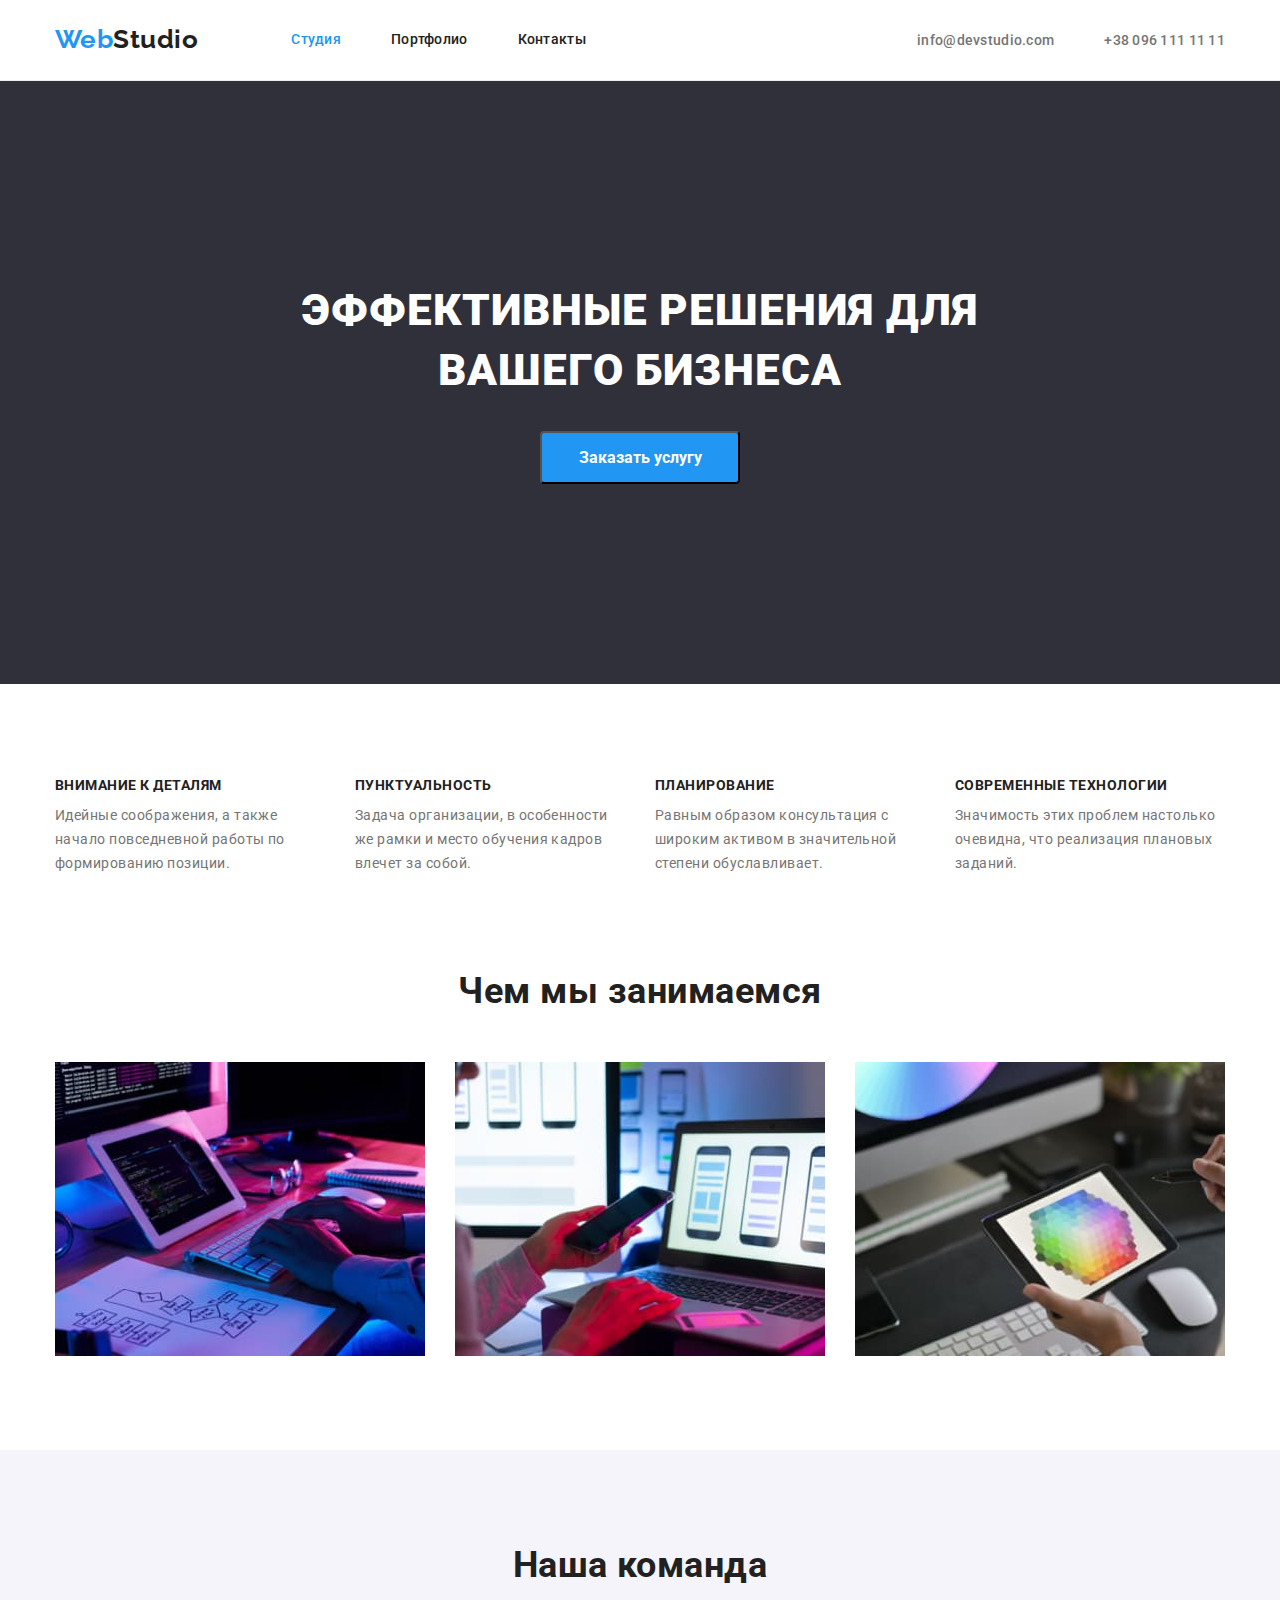
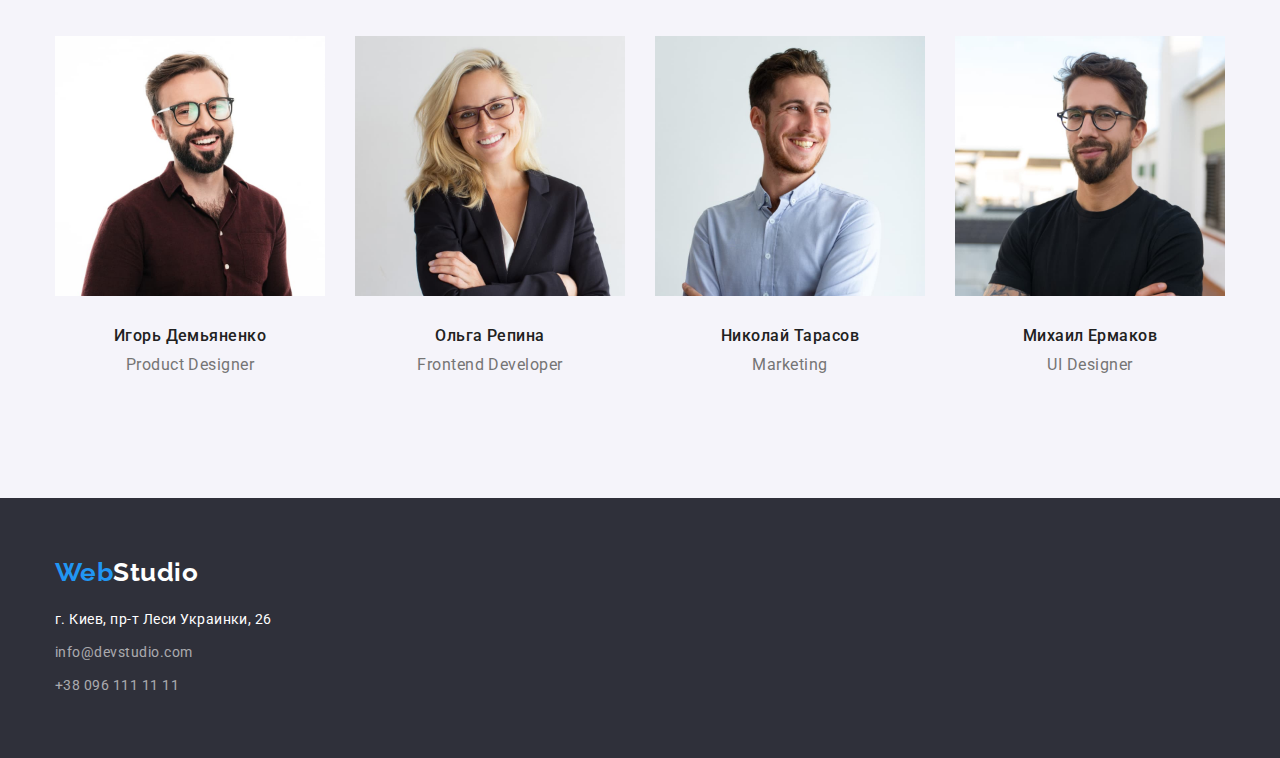
==== index.html @ a110bc3f "Додано попередні файли" ====
<!DOCTYPE html>
<html lang="ru">
  <head>
    <meta charset="UTF-8" />
    <meta http-equiv="X-UA-Compatible" content="IE=edge" />
    <meta name="viewport" content="width=device-width, initial-scale=1.0" />
    <title>Document</title>

    <link rel="preconnect" href="https://fonts.googleapis.com" />
    <link rel="preconnect" href="https://fonts.gstatic.com" crossorigin />
    <link
      href="https://fonts.googleapis.com/css2?family=Raleway:wght@700&family=Roboto:wght@400;500;700;900&display=swap"
      rel="stylesheet"
    />
    <link
      rel="stylesheet"
      href="https://cdnjs.cloudflare.com/ajax/libs/modern-normalize/1.1.0/modern-normalize.min.css"
    />
    <link rel="stylesheet" href="./css/styles.css" />
  </head>
  <body>
    <header class="header">
      <div class="conteiner main-nav">
        <a href="./index.html" class="logo">
          Web<span class="logo-up">Studio</span>
        </a>
        <nav class="nav">
          <ul class="site-nav list">
            <li class="item">
              <a href="./index.html" class="link current"> Студия </a>
            </li>
            <li class="item">
              <a href="./portfolio.html" class="link"> Портфолио</a>
            </li>
            <li class="item"><a href="" class="link"> Контакты</a></li>
          </ul>
        </nav>
        <ul class="contacts list">
          <li class="item">
            <a href="mailto:info@devstudio.com"> info@devstudio.com </a>
          </li>
          <li class="item">
            <a href="tel:+380961111111"> +38 096 111 11 11 </a>
          </li>
        </ul>
      </div>
    </header>
    <main>
      <section class="hero">
        <div class="conteiner">
          <h1 class="hero-title">Эффективные решения для вашего бизнеса</h1>
          <button type="button" class="hero-button">Заказать услугу</button>
        </div>
      </section>
      <section class="section-benefits">
        <div class="conteiner">
          <h2 class="visually-hidden">Преимущества</h2>
          <ul class="benefits list">
            <li class="benefits-item">
              <h3 class="title">Внимание к деталям</h3>
              <p>
                Идейные соображения, а также начало повседневной работы по
                формированию позиции.
              </p>
            </li>
            <li class="benefits-item">
              <h3 class="title">Пунктуальность</h3>
              <p>
                Задача организации, в особенности же рамки и место обучения
                кадров влечет за собой.
              </p>
            </li>
            <li class="benefits-item">
              <h3 class="title">Планирование</h3>
              <p>
                Равным образом консультация с широким активом в значительной
                степени обуславливает.
              </p>
            </li>
            <li class="benefits-item">
              <h3 class="title">Современные технологии</h3>
              <p>
                Значимость этих проблем настолько очевидна, что реализация
                плановых заданий.
              </p>
            </li>
          </ul>
        </div>
      </section>
      <section class="section">
        <div class="conteiner">
          <h2 class="section-title">Чем мы занимаемся</h2>
          <ul class="case list">
            <li class="images">
              <img
                src="./images/box1.jpg"
                alt="набор текста на клавиатуре"
                width="370"
                height="294"
              />
            </li>
            <li class="images">
              <img
                src="./images/box2.jpg"
                alt="телефон в руках и ноутбук"
                width="370"
                height="294"
              />
            </li>
            <li class="images">
              <img
                src="./images/box3.jpg"
                alt="подбор цвета на планшете"
                width="370"
                height="294"
              />
            </li>
          </ul>
        </div>
      </section>
      <section class="section-team">
        <div class="conteiner">
          <h2 class="section-title">Наша команда</h2>
          <ul class="names list">
            <li class="names-item">
              <img
                src="./images/img1.jpg"
                alt="фото Игорь Демьяненко"
                width="270"
                height="260"
              />
              <div class="names-text">
                <h3 class="title">Игорь Демьяненко</h3>
                <p><span lang="en">Product Designer</span></p>
              </div>
            </li>

            <li class="names-item">
              <img
                src="./images/img2.jpg"
                alt="фото Ольга Репина"
                width="270"
                height="260"
              />
              <div class="names-text">
                <h3 class="title">Ольга Репина</h3>
                <p><span lang="en">Frontend Developer</span></p>
              </div>
            </li>
            <li class="names-item">
              <img
                src="./images/img3.jpg"
                alt="фото Николай Тарасов"
                width="270"
                height="260"
              />
              <div class="names-text">
                <h3 class="title">Николай Тарасов</h3>
                <p><span lang="en"> Marketing </span></p>
              </div>
            </li>
            <li class="names-item">
              <img
                src="./images/img4.jpg"
                alt="фото Михаил Ермаков"
                width="270"
                height="260"
              />
              <div class="names-text">
                <h3 class="title">Михаил Ермаков</h3>
                <p><span lang="en">UI Designer </span></p>
              </div>
            </li>
          </ul>
        </div>
      </section>
    </main>
    <footer class="footer">
      <div class="conteiner">
        <a href="./index.html" class="logo">
          Web<span class="logo-down">Studio</span>
        </a>

        <address class="address">
          <p class="text">г. Киев, пр-т Леси Украинки, 26</p>
          <ul class="adress-tel-mail list">
            <li class="address-tel-mail-item">
              <a href="mailto:info@devstudio.com" class="mail">
                info@devstudio.com
              </a>
            </li>
            <li class="address-tel-mail-item">
              <a href="tel:+380961111111" class="tel"> +38 096 111 11 11 </a>
            </li>
          </ul>
        </address>
      </div>
    </footer>
  </body>
</html>
---- css/styles.css ----
:root {
  --main-text-color: #212121;
  --secondary-text-color: #757575;
  --accent-text-color: #2196f3;
  --hero-text-color: #ffffff;

  --background-primary-color: #ffffff;
  --background-secondary-color: #2f303a;
}

body {
  background-color: var(--background-primary-color);
  color: var(--main-text-color);

  font-family: Roboto, sans-serif;
  letter-spacing: 0.03em;
}
h1 {
  margin: 0;
}
img {
  display: block;
  max-width: 100%;
  height: auto;
}
.conteiner {
  margin-left: auto;
  margin-right: auto;
  width: 1200px;
  padding-left: 15px;
  padding-right: 15px;
}
.visually-hidden {
  position: absolute;
  width: 1px;
  height: 1px;
  margin: -1px;
  border: 0;
  padding: 0;

  white-space: nowrap;
  clip-path: inset(100%);
  clip: rect(0 0 0 0);
  overflow: hidden;
}
/*logo*/

.logo {
  color: var(--accent-text-color);
  font-family: Raleway, sans-serif;
  font-weight: 700;
  font-size: 26px;
  line-height: 1, 19;
  text-decoration: none;
}
.logo-up {
  color: var(--main-text-color);
}
.logo-down {
  color: var(--hero-text-color);
}
.list {
  list-style: none;
  padding: 0;
  margin: 0;
}
.nav {
  margin-left: 93px;
}
.site-nav {
  display: flex;
}

.nav .item:not(:last-child) {
  margin-right: 50px;
}

.site-nav .link {
  display: block;
  padding-top: 32px;
  padding-bottom: 32px;
  color: var(--main-text-color);

  font-weight: 500;
  font-size: 14px;
  line-height: 1.14;
  letter-spacing: 0.02em;
  text-decoration: none;
}

.site-nav .link:hover,
.site-nav .link:focus {
  color: var(--accent-text-color);
}
.site-nav .link.current {
  color: var(--accent-text-color);
}
.contacts {
  display: flex;
  margin-left: auto;
}
.contacts .item + .item {
  margin-left: 50px;
}
.contacts a {
  color: var(--secondary-text-color);
  font-weight: 500;
  font-size: 14px;
  line-height: 1.14;
  letter-spacing: 0.02em;
  text-decoration: none;
}
.contacts a:hover,
.contacts a:focus {
  color: var(--accent-text-color);
}
.main-nav {
  display: flex;
  align-items: center;
}
/*main*/

.section,
.portfolio {
  padding-top: 94px;
  padding-bottom: 94px;
}

.section-title {
  margin-top: 0;
  margin-bottom: 50px;
  color: var(--main-text-color);
  font-weight: 700;
  font-size: 36px;
  line-height: 1.17;
  text-align: center;
}

/*hero*/

.hero {
  background-color: var(--background-secondary-color);
  letter-spacing: 0.06em;
  text-align: center;

  padding-top: 200px;
  padding-bottom: 200px;
  align-items: center;
}
.hero-title {
  margin-left: auto;
  margin-right: auto;
  margin-top: 0;
  margin-bottom: 30px;
  max-width: 696px;
  color: var(--hero-text-color);
  font-weight: 900;
  font-size: 44px;
  line-height: 1.36;
  text-transform: uppercase;
}
/*button*/
.hero .hero-button {
  display: block;
  margin: 0 auto;
  border-radius: 4px;
  padding: 10px 32px;
  min-width: 200px;
  background-color: var(--accent-text-color);
  color: var(--hero-text-color);
  cursor: pointer;
  font-family: inherit;
  font-weight: 700;
  font-size: 16px;
  line-height: 1.86;
}
.hero-button:hover,
.hero-button:focus {
  background-color: #188ce8;
}
/*----benefits-------------*/
.section-benefits {
  padding-top: 94px;
  padding-bottom: 0;
}
.benefits {
  display: flex;
  gap: 30px;
}
.benefits-item {
  width: 270px;
}
.benefits .title {
  margin-top: 0;
  margin-bottom: 10px;
  color: var(--main-text-color);
  font-weight: 700;
  font-size: 14px;
  line-height: 1.14;
  text-transform: uppercase;
}
/* .benefits-item:not(:last-child) {
  margin-right: 30px;
} */

.benefits p {
  margin-top: 0;
  margin-bottom: 0;
  color: var(--secondary-text-color);
  font-size: 14px;
  line-height: 1.71;
}

/*-------Чем мы занимаемся----------*/

.case {
  display: flex;
  gap: 30px;
}

/*-----team--------------------*/

.section-team {
  padding-top: 94px;
  padding-bottom: 94px;

  background-color: #f5f4fa;
}

.section-team p {
  margin-bottom: 0;
  color: var(--secondary-text-color);
  font-size: 16px;
  line-height: 1.19;
}

.names {
  display: flex;
  gap: 30px;
}

/* .names-item:not(:last-child) {
  margin-right: 30px;
} */
.names-text {
  text-align: center;
  padding-top: 30px;
  padding-bottom: 30px;
}
.names-text p {
  margin: 0;
}

.names .title {
  margin-top: 0;
  margin-bottom: 10px;
  color: var(--main-text-color);
  font-weight: 500;
  font-size: 16px;
  line-height: 1.19;
}

/*portfolio*/

.header {
  border-bottom: 1px solid #ececec;
}
.team-portfolio {
  margin-top: 50px;
  display: flex;
  flex-wrap: wrap;
  gap: 30px;
}
.team-portfolio .item {
  width: calc((100% - 60px) / 3);
}

.item-card {
  padding: 24px;
  padding-top: 20px;
  padding-left: 24px;
  padding-bottom: 20px;
  border-left: 1px solid #eeeeee;
  border-right: 1px solid #eeeeee;
  border-bottom: 1px solid #eeeeee;
}

/* .team-portfolio .item:nth-last-child(-n + 3) {
  margin-bottom: 0;
}
.team-portfolio .item:nth-child(3n) {
  margin-right: 0;
} */
.portfolio .title {
  margin-bottom: 4px;
  margin-top: 0;

  color: var(--main-text-color);
  font-weight: 700;
  font-size: 18px;
  line-height: 2;
  letter-spacing: 0.06em;
}
.portfolio .buttons {
  display: flex;

  justify-content: center;
}

.buttons .buttons-item + .buttons-item {
  margin-left: 8px;
}

.portfolio-button {
  display: inline-block;
  border-radius: 4px;
  padding: 6px 22px;
  min-width: 73px;
  border: transparent;

  color: var(--main-text-color);
  background-color: #f5f4fa;
  cursor: pointer;
  text-align: center;

  font-family: inherit;
  font-weight: 500;
  font-size: 16px;
  line-height: 1.63;
}
.portfolio a {
  text-decoration: none;
}

.portfolio-button:hover,
.portfolio-button:focus {
  background-color: var(--accent-text-color);
  color: var(--hero-text-color);
}

.portfolio p {
  margin-bottom: 0;
  margin-top: 0;
  color: var(--secondary-text-color);
  font-size: 16px;
  line-height: 1.88;
}

/*footer*/
.footer {
  background-color: var(--background-secondary-color);
  padding-top: 60px;
  padding-bottom: 60px;
}

.footer .logo {
  margin-bottom: 20px;
}
.address {
  margin-top: 20px;
  margin-bottom: 0;
}
.address .text {
  margin-top: 0;
  margin-bottom: 0;
  color: var(--hero-text-color);

  font-size: 14px;
  line-height: 1.71;
  font-style: normal;
}

.address .mail,
.address .tel {
  color: rgba(255, 255, 255, 0.6);

  font-size: 14px;
  line-height: 1.71;
  font-style: normal;
  text-decoration: none;
}
.adress-tel-mail {
  margin-top: 9px;
}
.address-tel-mail-item + .address-tel-mail-item {
  margin-top: 9px;
}
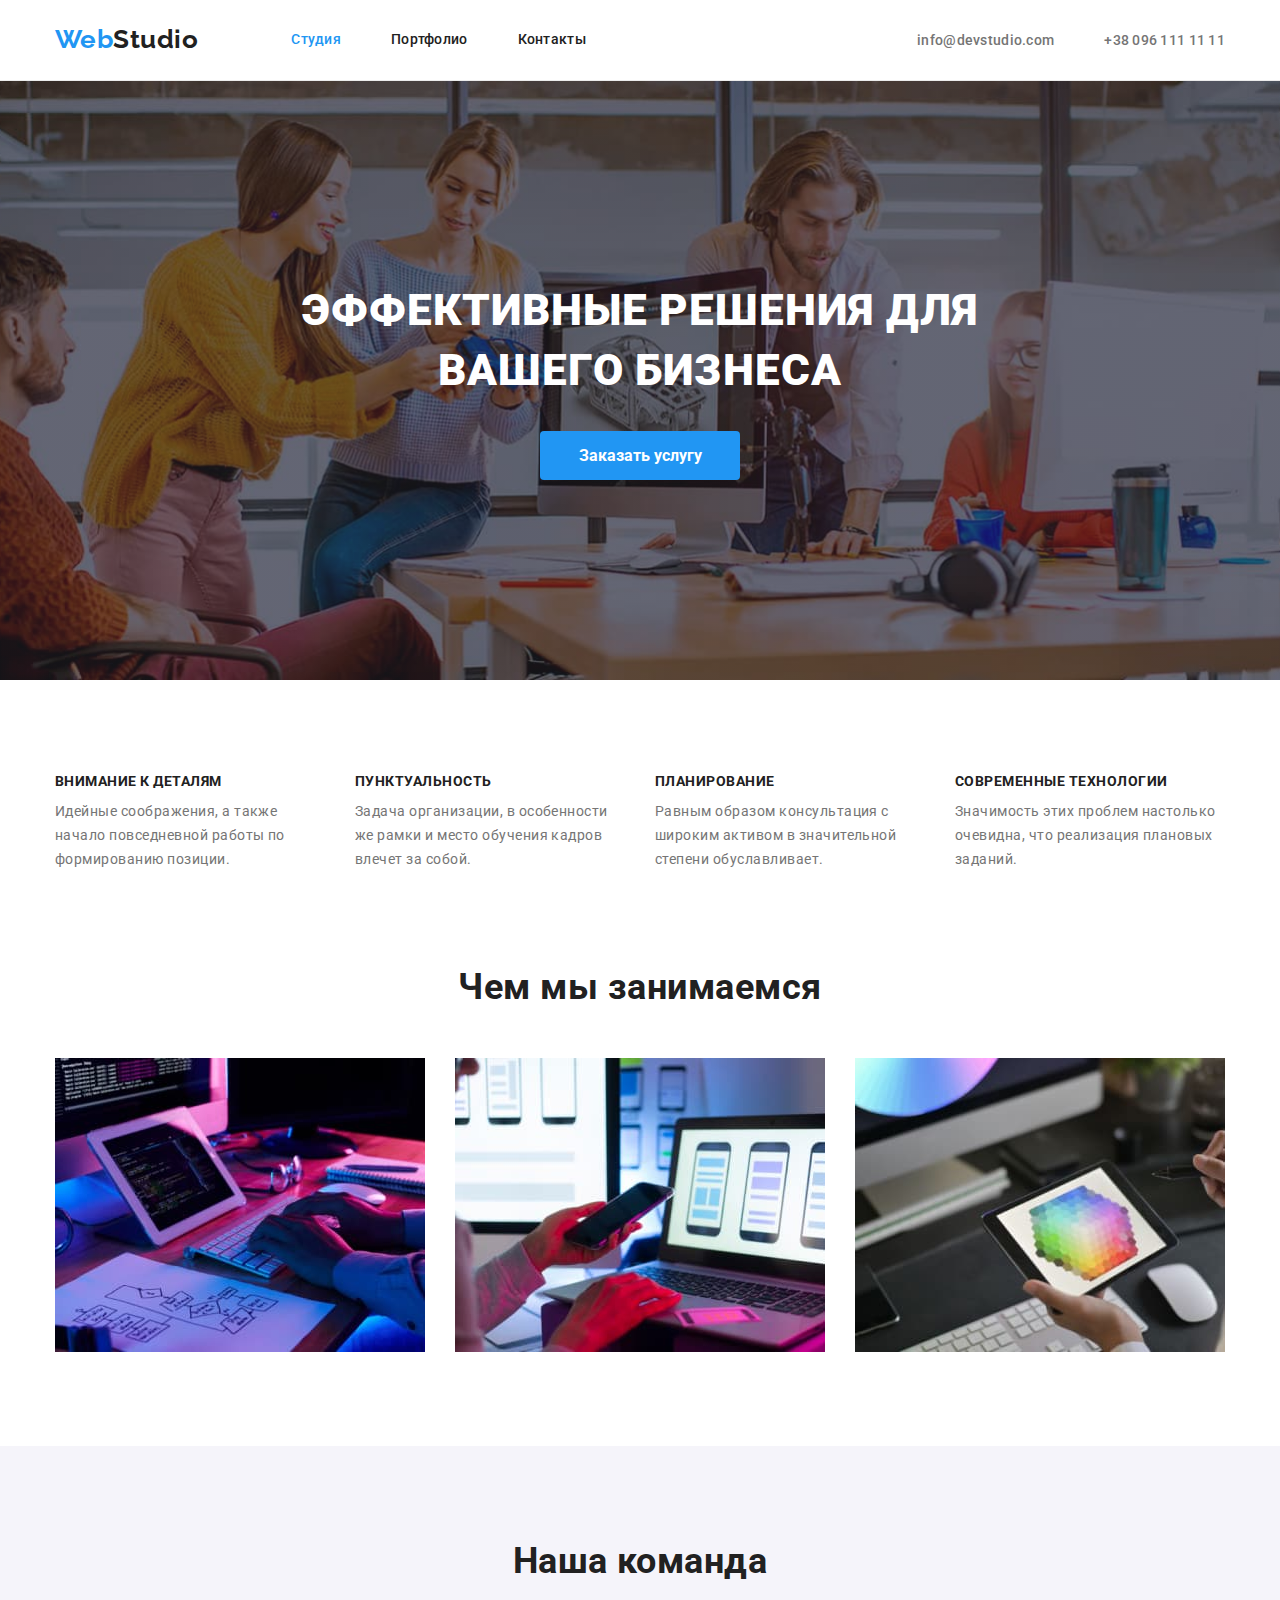
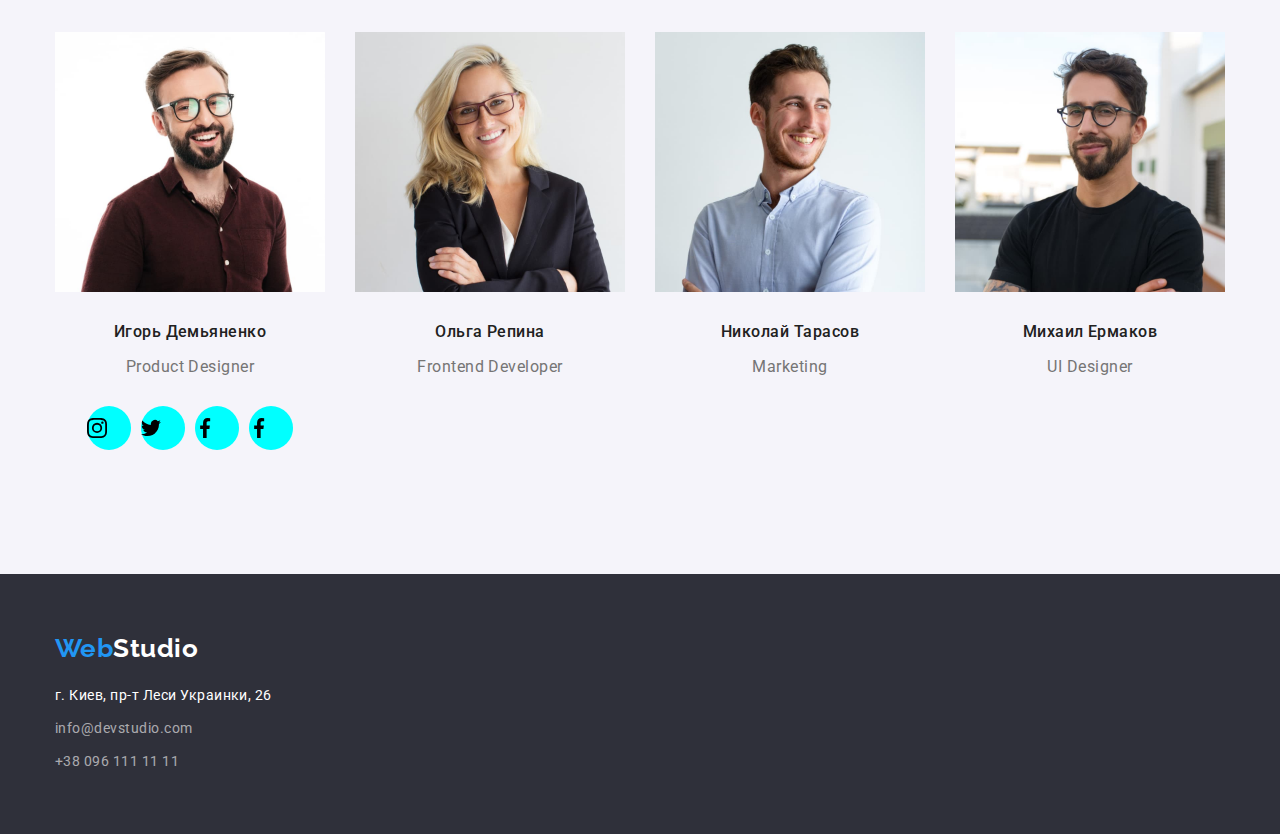
==== commit d1edd63c: "Вставка иконок" ====
--- a/index.html
+++ b/index.html
@@ -132,6 +132,52 @@
               <div class="names-text">
                 <h3 class="title">Игорь Демьяненко</h3>
                 <p><span lang="en">Product Designer</span></p>
+                <ul class="names-icon-list list">
+                  <li class="names-icon-item">
+                    <a href="" class="soc-link">
+                      <svg class="names-link-icon">
+                        <use
+                          href="./images/icons.svg#icon-instagram-2"
+                          width="20"
+                          heigth="20"
+                        ></use>
+                      </svg>
+                    </a>
+                  </li>
+                  <li class="names-icon-item">
+                    <a href="" class="soc-link">
+                      <svg class="names-link-icon">
+                        <use
+                          href="./images/icons.svg#icon-twitter-1"
+                          width="20"
+                          heigth="20"
+                        ></use>
+                      </svg>
+                    </a>
+                  </li>
+                  <li class="names-icon-item">
+                    <a href="" class="soc-link">
+                      <svg class="names-link-icon">
+                        <use
+                          href="./images/icons.svg#icon-facebook-1"
+                          width="20"
+                          heigth="20"
+                        ></use>
+                      </svg>
+                    </a>
+                  </li>
+                  <li class="names-icon-item">
+                    <a href="" class="soc-link">
+                      <svg class="names-link-icon">
+                        <use
+                          href="./images/icons.svg#icon-facebook-1"
+                          width="20"
+                          heigth="20"
+                        ></use>
+                      </svg>
+                    </a>
+                  </li>
+                </ul>
               </div>
             </li>
 
--- a/css/styles.css
+++ b/css/styles.css
@@ -17,6 +17,9 @@
 }
 h1 {
   margin: 0;
+}
+a {
+  color: currentColor;
 }
 img {
   display: block;
@@ -139,7 +142,16 @@
 /*hero*/
 
 .hero {
+  background-size: cover;
   background-color: var(--background-secondary-color);
+  background-image: linear-gradient(
+      rgba(47, 48, 58, 0.4),
+      rgba(47, 48, 58, 0.4)
+    ),
+    url(../images/hero.jpg);
+  background-repeat: no-repeat;
+  background-position: center;
+  max-width: 1600рх;
   letter-spacing: 0.06em;
   text-align: center;
 
@@ -147,6 +159,7 @@
   padding-bottom: 200px;
   align-items: center;
 }
+
 .hero-title {
   margin-left: auto;
   margin-right: auto;
@@ -163,6 +176,7 @@
 .hero .hero-button {
   display: block;
   margin: 0 auto;
+  border: transparent;
   border-radius: 4px;
   padding: 10px 32px;
   min-width: 200px;
@@ -173,12 +187,14 @@
   font-weight: 700;
   font-size: 16px;
   line-height: 1.86;
+  text-align: center;
 }
 .hero-button:hover,
 .hero-button:focus {
   background-color: #188ce8;
 }
 /*----benefits-------------*/
+
 .section-benefits {
   padding-top: 94px;
   padding-bottom: 0;
@@ -248,7 +264,8 @@
   padding-bottom: 30px;
 }
 .names-text p {
-  margin: 0;
+  /* margin: 0; */
+  margin-bottom: 30px;
 }
 
 .names .title {
@@ -258,6 +275,23 @@
   font-weight: 500;
   font-size: 16px;
   line-height: 1.19;
+}
+.names-icon-list {
+  display: flex;
+  justify-content: center;
+}
+.names-icon-item + .names-icon-item {
+  margin-left: 10px;
+}
+
+.soc-link {
+  width: 44px;
+  height: 44px;
+  background-color: aqua;
+  border-radius: 50%;
+  display: flex;
+  align-items: center;
+  justify-content: center;
 }
 
 /*portfolio*/
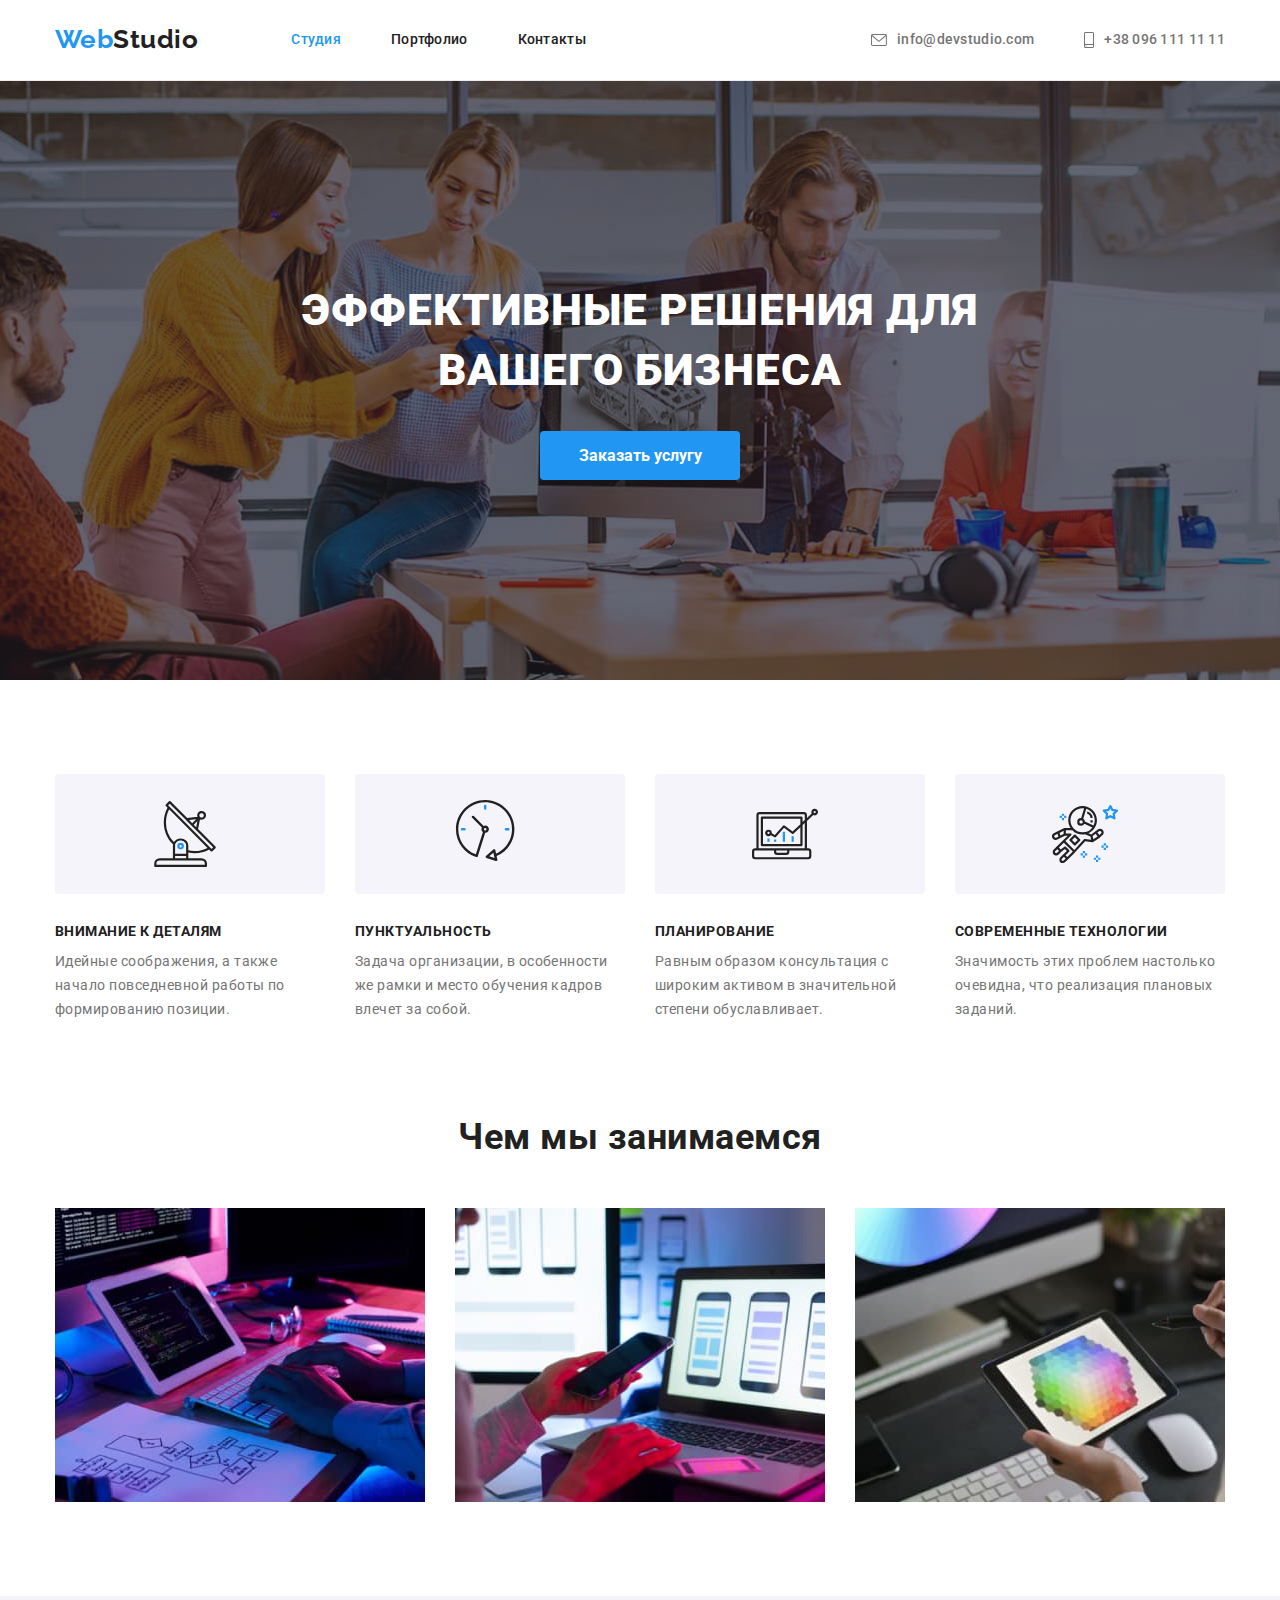
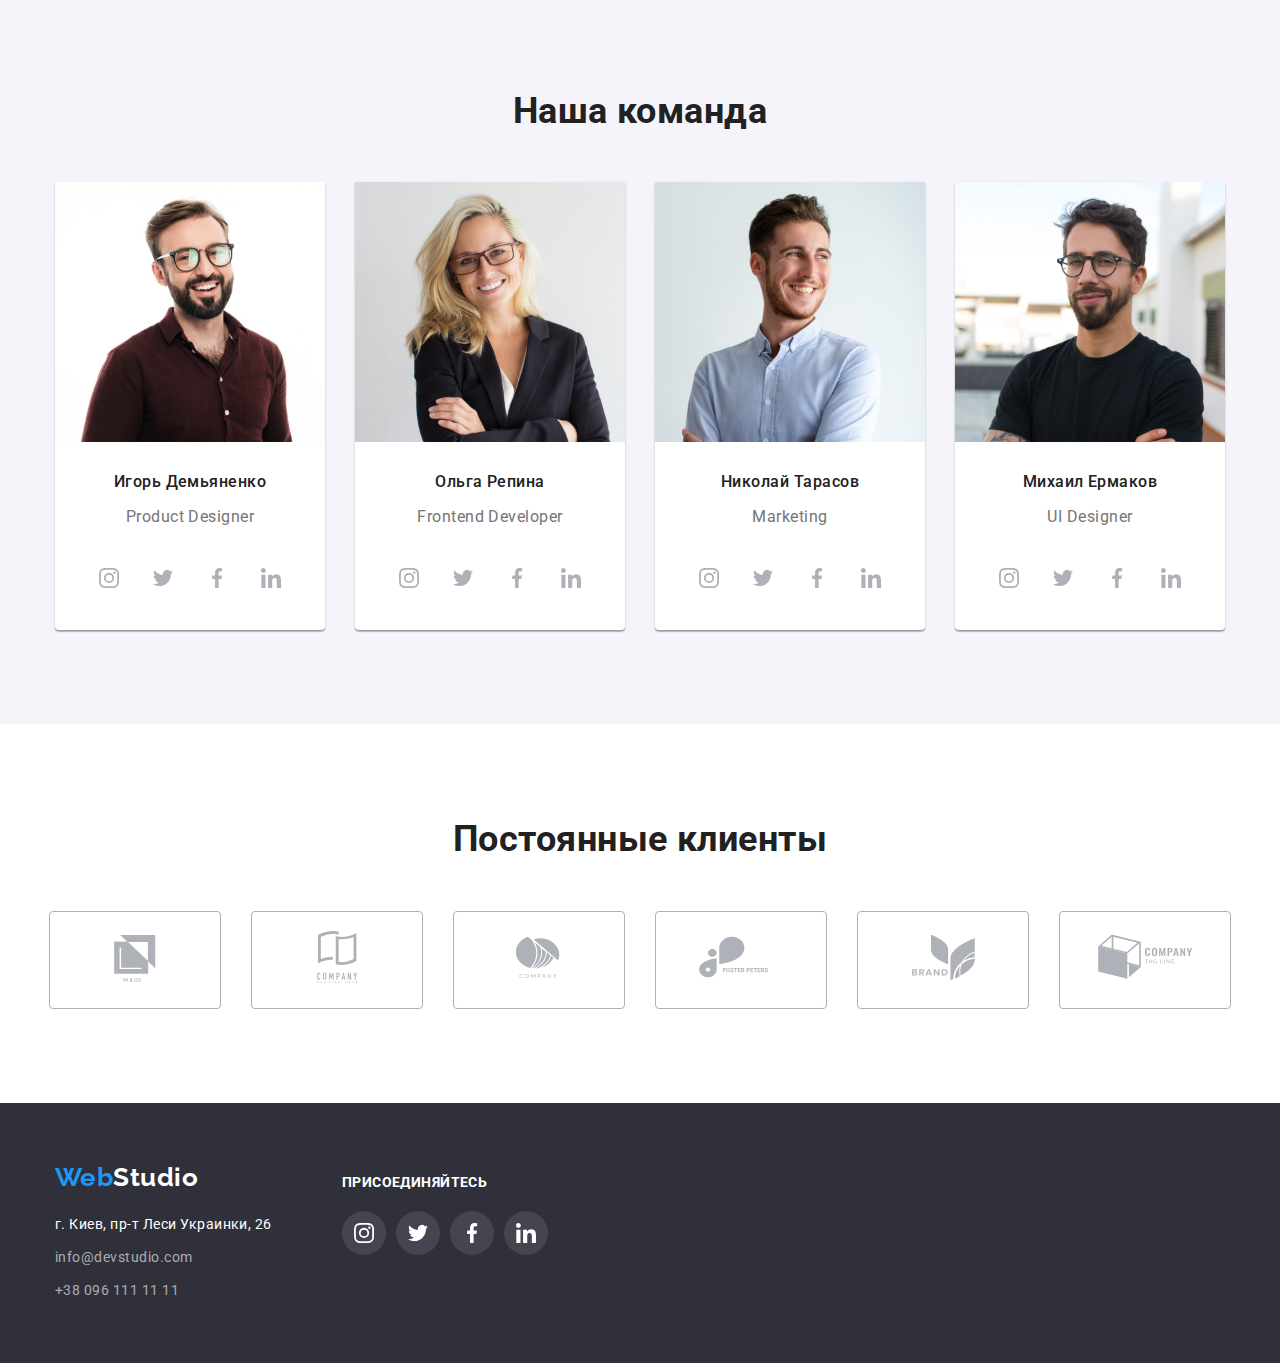
==== commit 2103a979: "Доопрацювання" ====
--- a/index.html
+++ b/index.html
@@ -37,10 +37,20 @@
         </nav>
         <ul class="contacts list">
           <li class="item">
-            <a href="mailto:info@devstudio.com"> info@devstudio.com </a>
+            <a href="mailto:info@devstudio.com">
+              <svg class="contacts-icon" width="16" height="12">
+                <use href="./images/icons.svg#icon-envelope-hover"></use>
+              </svg>
+              info@devstudio.com
+            </a>
           </li>
           <li class="item">
-            <a href="tel:+380961111111"> +38 096 111 11 11 </a>
+            <a href="tel:+380961111111">
+              <svg class="contacts-icon" width="10" height="16">
+                <use href="./images/icons.svg#icon-smartphone"></use>
+              </svg>
+              +38 096 111 11 11
+            </a>
           </li>
         </ul>
       </div>
@@ -57,6 +67,11 @@
           <h2 class="visually-hidden">Преимущества</h2>
           <ul class="benefits list">
             <li class="benefits-item">
+              <div class="benefits-icon">
+                <svg class="contacts-icon" width="66" height="70">
+                  <use href="./images/icons.svg#icon-antenna-1"></use>
+                </svg>
+              </div>
               <h3 class="title">Внимание к деталям</h3>
               <p>
                 Идейные соображения, а также начало повседневной работы по
@@ -64,6 +79,11 @@
               </p>
             </li>
             <li class="benefits-item">
+              <div class="benefits-icon">
+                <svg class="contacts-icon" width="66" height="70">
+                  <use href="./images/icons.svg#icon-clock-1"></use>
+                </svg>
+              </div>
               <h3 class="title">Пунктуальность</h3>
               <p>
                 Задача организации, в особенности же рамки и место обучения
@@ -71,6 +91,11 @@
               </p>
             </li>
             <li class="benefits-item">
+              <div class="benefits-icon">
+                <svg class="contacts-icon" width="66" height="70">
+                  <use href="./images/icons.svg#icon-diagram-1"></use>
+                </svg>
+              </div>
               <h3 class="title">Планирование</h3>
               <p>
                 Равным образом консультация с широким активом в значительной
@@ -78,6 +103,11 @@
               </p>
             </li>
             <li class="benefits-item">
+              <div class="benefits-icon">
+                <svg class="contacts-icon" width="66" height="70">
+                  <use href="./images/icons.svg#icon-astronaut-1"></use>
+                </svg>
+              </div>
               <h3 class="title">Современные технологии</h3>
               <p>
                 Значимость этих проблем настолько очевидна, что реализация
@@ -135,45 +165,29 @@
                 <ul class="names-icon-list list">
                   <li class="names-icon-item">
                     <a href="" class="soc-link">
-                      <svg class="names-link-icon">
-                        <use
-                          href="./images/icons.svg#icon-instagram-2"
-                          width="20"
-                          heigth="20"
-                        ></use>
-                      </svg>
-                    </a>
-                  </li>
-                  <li class="names-icon-item">
-                    <a href="" class="soc-link">
-                      <svg class="names-link-icon">
-                        <use
-                          href="./images/icons.svg#icon-twitter-1"
-                          width="20"
-                          heigth="20"
-                        ></use>
-                      </svg>
-                    </a>
-                  </li>
-                  <li class="names-icon-item">
-                    <a href="" class="soc-link">
-                      <svg class="names-link-icon">
-                        <use
-                          href="./images/icons.svg#icon-facebook-1"
-                          width="20"
-                          heigth="20"
-                        ></use>
-                      </svg>
-                    </a>
-                  </li>
-                  <li class="names-icon-item">
-                    <a href="" class="soc-link">
-                      <svg class="names-link-icon">
-                        <use
-                          href="./images/icons.svg#icon-facebook-1"
-                          width="20"
-                          heigth="20"
-                        ></use>
+                      <svg class="names-link-icon" width="20" height="20">
+                        <use href="./images/icons.svg#icon-instagram-2"></use>
+                      </svg>
+                    </a>
+                  </li>
+                  <li class="names-icon-item">
+                    <a href="" class="soc-link">
+                      <svg class="names-link-icon" width="20" height="20">
+                        <use href="./images/icons.svg#icon-twitter-1"></use>
+                      </svg>
+                    </a>
+                  </li>
+                  <li class="names-icon-item">
+                    <a href="" class="soc-link">
+                      <svg class="names-link-icon" width="20" height="20">
+                        <use href="./images/icons.svg#icon-facebook-1"></use>
+                      </svg>
+                    </a>
+                  </li>
+                  <li class="names-icon-item">
+                    <a href="" class="soc-link">
+                      <svg class="names-link-icon" width="20" height="20">
+                        <use href="./images/icons.svg#icon-linkedin-1"></use>
                       </svg>
                     </a>
                   </li>
@@ -191,6 +205,36 @@
               <div class="names-text">
                 <h3 class="title">Ольга Репина</h3>
                 <p><span lang="en">Frontend Developer</span></p>
+                <ul class="names-icon-list list">
+                  <li class="names-icon-item">
+                    <a href="" class="soc-link">
+                      <svg class="names-link-icon" width="20" height="20">
+                        <use href="./images/icons.svg#icon-instagram-2"></use>
+                      </svg>
+                    </a>
+                  </li>
+                  <li class="names-icon-item">
+                    <a href="" class="soc-link">
+                      <svg class="names-link-icon" width="20" height="20">
+                        <use href="./images/icons.svg#icon-twitter-1"></use>
+                      </svg>
+                    </a>
+                  </li>
+                  <li class="names-icon-item">
+                    <a href="" class="soc-link">
+                      <svg class="names-link-icon" width="20" height="20">
+                        <use href="./images/icons.svg#icon-facebook-1"></use>
+                      </svg>
+                    </a>
+                  </li>
+                  <li class="names-icon-item">
+                    <a href="" class="soc-link">
+                      <svg class="names-link-icon" width="20" height="20">
+                        <use href="./images/icons.svg#icon-linkedin-1"></use>
+                      </svg>
+                    </a>
+                  </li>
+                </ul>
               </div>
             </li>
             <li class="names-item">
@@ -203,6 +247,36 @@
               <div class="names-text">
                 <h3 class="title">Николай Тарасов</h3>
                 <p><span lang="en"> Marketing </span></p>
+                <ul class="names-icon-list list">
+                  <li class="names-icon-item">
+                    <a href="" class="soc-link">
+                      <svg class="names-link-icon" width="20" height="20">
+                        <use href="./images/icons.svg#icon-instagram-2"></use>
+                      </svg>
+                    </a>
+                  </li>
+                  <li class="names-icon-item">
+                    <a href="" class="soc-link">
+                      <svg class="names-link-icon" width="20" height="20">
+                        <use href="./images/icons.svg#icon-twitter-1"></use>
+                      </svg>
+                    </a>
+                  </li>
+                  <li class="names-icon-item">
+                    <a href="" class="soc-link">
+                      <svg class="names-link-icon" width="20" height="20">
+                        <use href="./images/icons.svg#icon-facebook-1"></use>
+                      </svg>
+                    </a>
+                  </li>
+                  <li class="names-icon-item">
+                    <a href="" class="soc-link">
+                      <svg class="names-link-icon" width="20" height="20">
+                        <use href="./images/icons.svg#icon-linkedin-1"></use>
+                      </svg>
+                    </a>
+                  </li>
+                </ul>
               </div>
             </li>
             <li class="names-item">
@@ -215,31 +289,145 @@
               <div class="names-text">
                 <h3 class="title">Михаил Ермаков</h3>
                 <p><span lang="en">UI Designer </span></p>
-              </div>
+                <ul class="names-icon-list list">
+                  <li class="names-icon-item">
+                    <a href="" class="soc-link">
+                      <svg class="names-link-icon" width="20" height="20">
+                        <use href="./images/icons.svg#icon-instagram-2"></use>
+                      </svg>
+                    </a>
+                  </li>
+                  <li class="names-icon-item">
+                    <a href="" class="soc-link">
+                      <svg class="names-link-icon" width="20" height="20">
+                        <use href="./images/icons.svg#icon-twitter-1"></use>
+                      </svg>
+                    </a>
+                  </li>
+                  <li class="names-icon-item">
+                    <a href="" class="soc-link">
+                      <svg class="names-link-icon" width="20" height="20">
+                        <use href="./images/icons.svg#icon-facebook-1"></use>
+                      </svg>
+                    </a>
+                  </li>
+                  <li class="names-icon-item">
+                    <a href="" class="soc-link">
+                      <svg class="names-link-icon" width="20" height="20">
+                        <use href="./images/icons.svg#icon-linkedin-1"></use>
+                      </svg>
+                    </a>
+                  </li>
+                </ul>
+              </div>
+            </li>
+          </ul>
+        </div>
+      </section>
+      <section class="section">
+        <div class="conteiner">
+          <h2 class="section-title">Постоянные клиенты</h2>
+          <ul class="clients-list list">
+            <li class="clients-item">
+              <a href="" class="clients-link">
+                <svg class="clients-icon" width="170" height="92">
+                  <use href="./images/icons.svg#icon-Client-1"></use>
+                </svg>
+              </a>
+            </li>
+            <li class="clients-item">
+              <a href="" class="clients-link">
+                <svg class="clients-icon" width="170" height="92">
+                  <use href="./images/icons.svg#icon-Client-2"></use>
+                </svg>
+              </a>
+            </li>
+            <li class="clients-item">
+              <a href="" class="clients-link">
+                <svg class="clients-icon" width="170" height="92">
+                  <use href="./images/icons.svg#icon-Client-3"></use>
+                </svg>
+              </a>
+            </li>
+            <li class="clients-item">
+              <a href="" class="clients-link">
+                <svg class="clients-icon" width="170" height="92">
+                  <use href="./images/icons.svg#icon-Client-4"></use>
+                </svg>
+              </a>
+            </li>
+            <li class="clients-item">
+              <a href="" class="clients-link">
+                <svg class="clients-icon" width="170" height="92">
+                  <use href="./images/icons.svg#icon-Client-5"></use>
+                </svg>
+              </a>
+            </li>
+            <li class="clients-item">
+              <a href="" class="clients-link">
+                <svg class="clients-icon" width="170" height="92">
+                  <use href="./images/icons.svg#icon-Client-6"></use>
+                </svg>
+              </a>
             </li>
           </ul>
         </div>
       </section>
     </main>
     <footer class="footer">
-      <div class="conteiner">
-        <a href="./index.html" class="logo">
-          Web<span class="logo-down">Studio</span>
-        </a>
+      <div class="footer-conteiner conteiner">
+        <div class="footer-address">
+          <a href="./index.html" class="logo">
+            Web<span class="logo-down">Studio</span>
+          </a>
 
-        <address class="address">
-          <p class="text">г. Киев, пр-т Леси Украинки, 26</p>
-          <ul class="adress-tel-mail list">
-            <li class="address-tel-mail-item">
-              <a href="mailto:info@devstudio.com" class="mail">
-                info@devstudio.com
-              </a>
-            </li>
-            <li class="address-tel-mail-item">
-              <a href="tel:+380961111111" class="tel"> +38 096 111 11 11 </a>
-            </li>
-          </ul>
-        </address>
+          <address class="address">
+            <p class="text">г. Киев, пр-т Леси Украинки, 26</p>
+            <ul class="adress-tel-mail list">
+              <li class="address-tel-mail-item">
+                <a href="mailto:info@devstudio.com" class="mail">
+                  info@devstudio.com
+                </a>
+              </li>
+              <li class="address-tel-mail-item">
+                <a href="tel:+380961111111" class="tel"> +38 096 111 11 11 </a>
+              </li>
+            </ul>
+          </address>
+        </div>
+        <div class="welcome">
+          <p class="welcome-text">Присоединяйтесь</p>
+          <ul class="welcome-list list">
+            <li class="welcome-item">
+              <a href="" class="welcome-soc-link">
+                <svg class="welcome-link-icon" width="20" height="20">
+                  <use href="./images/icons.svg#icon-instagram-2"></use>
+                </svg>
+              </a>
+            </li>
+            <li class="welcome-item">
+              <a href="" class="welcome-soc-link">
+                <svg class="welcome-link-icon" width="20" height="20">
+                  <use href="./images/icons.svg#icon-twitter-1"></use>
+                </svg>
+              </a>
+            </li>
+            <li class="welcome-item">
+              <a href="" class="welcome-soc-link">
+                <svg class="welcome-link-icon" width="20" height="20">
+                  <use href="./images/icons.svg#icon-facebook-1"></use>
+                </svg>
+              </a>
+            </li>
+            <li class="welcome-item">
+              <a href="" class="welcome-soc-link">
+                <svg class="welcome-link-icon" width="20" height="20">
+                  <use href="./images/icons.svg#icon-linkedin-1"></use>
+                </svg>
+              </a>
+            </li>
+          </ul>
+        </div>
       </div>
     </footer>
   </body>
--- a/css/styles.css
+++ b/css/styles.css
@@ -106,6 +106,8 @@
   margin-left: 50px;
 }
 .contacts a {
+  display: flex;
+  align-items: center;
   color: var(--secondary-text-color);
   font-weight: 500;
   font-size: 14px;
@@ -117,6 +119,11 @@
 .contacts a:focus {
   color: var(--accent-text-color);
 }
+.contacts-icon {
+  fill: currentColor;
+  margin-right: 10px;
+}
+
 .main-nav {
   display: flex;
   align-items: center;
@@ -206,6 +213,17 @@
 .benefits-item {
   width: 270px;
 }
+.benefits-icon {
+  display: flex;
+  align-items: center;
+  justify-content: center;
+  background-color: #f5f4fa;
+  border-radius: 4px;
+  width: 270px;
+  height: 120px;
+  margin-bottom: 30px;
+}
+
 .benefits .title {
   margin-top: 0;
   margin-bottom: 10px;
@@ -254,7 +272,12 @@
   display: flex;
   gap: 30px;
 }
-
+.names-item {
+  background-color: var(--background-primary-color);
+  border-radius: 0px 0px 4px 4px;
+  box-shadow: 0px 1px 3px rgba(0, 0, 0, 0.12), 0px 1px 1px rgba(0, 0, 0, 0.14),
+    0px 2px 1px rgba(0, 0, 0, 0.2);
+}
 /* .names-item:not(:last-child) {
   margin-right: 30px;
 } */
@@ -279,21 +302,62 @@
 .names-icon-list {
   display: flex;
   justify-content: center;
+  align-items: center;
 }
 .names-icon-item + .names-icon-item {
   margin-left: 10px;
 }
 
 .soc-link {
+  display: flex;
+  justify-content: center;
+  align-items: center;
+
   width: 44px;
   height: 44px;
-  background-color: aqua;
+  background-color: #ffffff;
   border-radius: 50%;
-  display: flex;
-  align-items: center;
+  cursor: pointer;
+}
+.names-link-icon {
+  fill: #afb1b8;
+}
+.soc-link:hover,
+.soc-link:focus {
+  background-color: var(--accent-text-color);
+}
+.soc-link:hover .names-link-icon,
+.soc-link:focus .names-link-icon {
+  fill: var(--hero-text-color);
+}
+/*---------clients-------------*/
+.clients-list {
+  display: flex;
   justify-content: center;
-}
-
+  align-items: center;
+}
+.clients-item {
+  border: 1px solid #afb1b8;
+  border-radius: 4px;
+  color: #afb1b8;
+}
+.clients-item + .clients-item {
+  margin-left: 30px;
+}
+.clients-link {
+  cursor: pointer;
+}
+.clients-item:hover,
+.clients-item:hover {
+  border: 1px solid var(--accent-text-color);
+}
+.clients-link:hover .clients-icon,
+.clients-link:focus .clients-icon {
+  fill: var(--accent-text-color);
+}
+.clients-icon {
+  fill: currentColor;
+}
 /*portfolio*/
 
 .header {
@@ -344,6 +408,14 @@
 .buttons .buttons-item + .buttons-item {
   margin-left: 8px;
 }
+.portfolio a {
+  text-decoration: none;
+}
+.team-portfolio .item:hover,
+.team-portfolio .item:focus {
+  box-shadow: 0px 1px 1px rgba(0, 0, 0, 0.12), 0px 4px 4px rgba(0, 0, 0, 0.06),
+    1px 4px 6px rgba(0, 0, 0, 0.16);
+}
 
 .portfolio-button {
   display: inline-block;
@@ -362,9 +434,6 @@
   font-size: 16px;
   line-height: 1.63;
 }
-.portfolio a {
-  text-decoration: none;
-}
 
 .portfolio-button:hover,
 .portfolio-button:focus {
@@ -386,7 +455,10 @@
   padding-top: 60px;
   padding-bottom: 60px;
 }
-
+.footer-conteiner {
+  display: flex;
+  justify-content: flex-start;
+}
 .footer .logo {
   margin-bottom: 20px;
 }
@@ -419,3 +491,44 @@
 .address-tel-mail-item + .address-tel-mail-item {
   margin-top: 9px;
 }
+.welcome {
+  margin-left: 70px;
+  padding-top: 12px;
+}
+.welcome-text {
+  margin: 0;
+  text-transform: uppercase;
+
+  font-weight: 700;
+  font-size: 14px;
+  line-height: 1.14;
+  letter-spacing: 0.03em;
+  color: var(--hero-text-color);
+}
+.welcome-list {
+  display: flex;
+
+  margin-top: 20px;
+}
+.welcome-item + .welcome-item {
+  margin-left: 10px;
+}
+
+.welcome-soc-link {
+  display: flex;
+  justify-content: center;
+  align-items: center;
+
+  width: 44px;
+  height: 44px;
+  background: rgba(255, 255, 255, 0.1);
+  border-radius: 50%;
+  cursor: pointer;
+}
+.welcome-link-icon {
+  fill: var(--hero-text-color);
+}
+.welcome-soc-link:hover,
+.welcome-soc-link:focus {
+  background-color: var(--accent-text-color);
+}
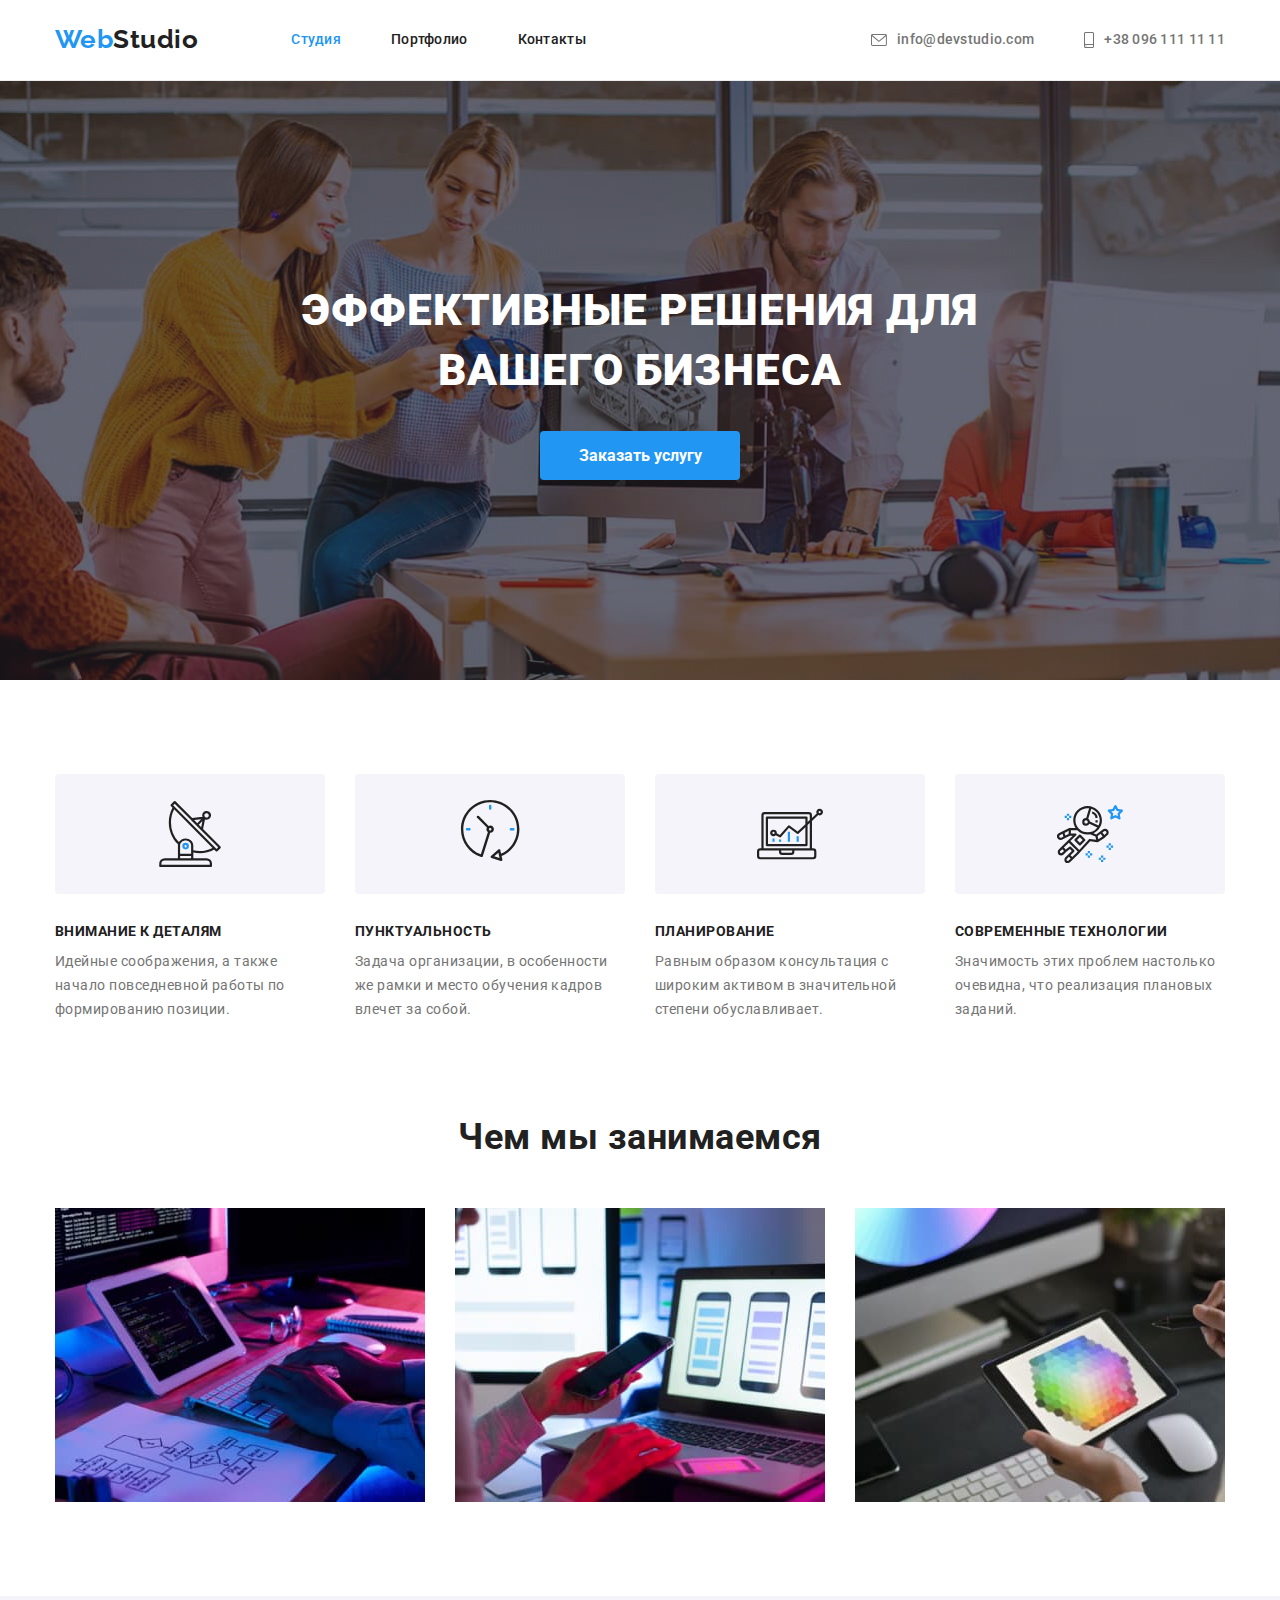
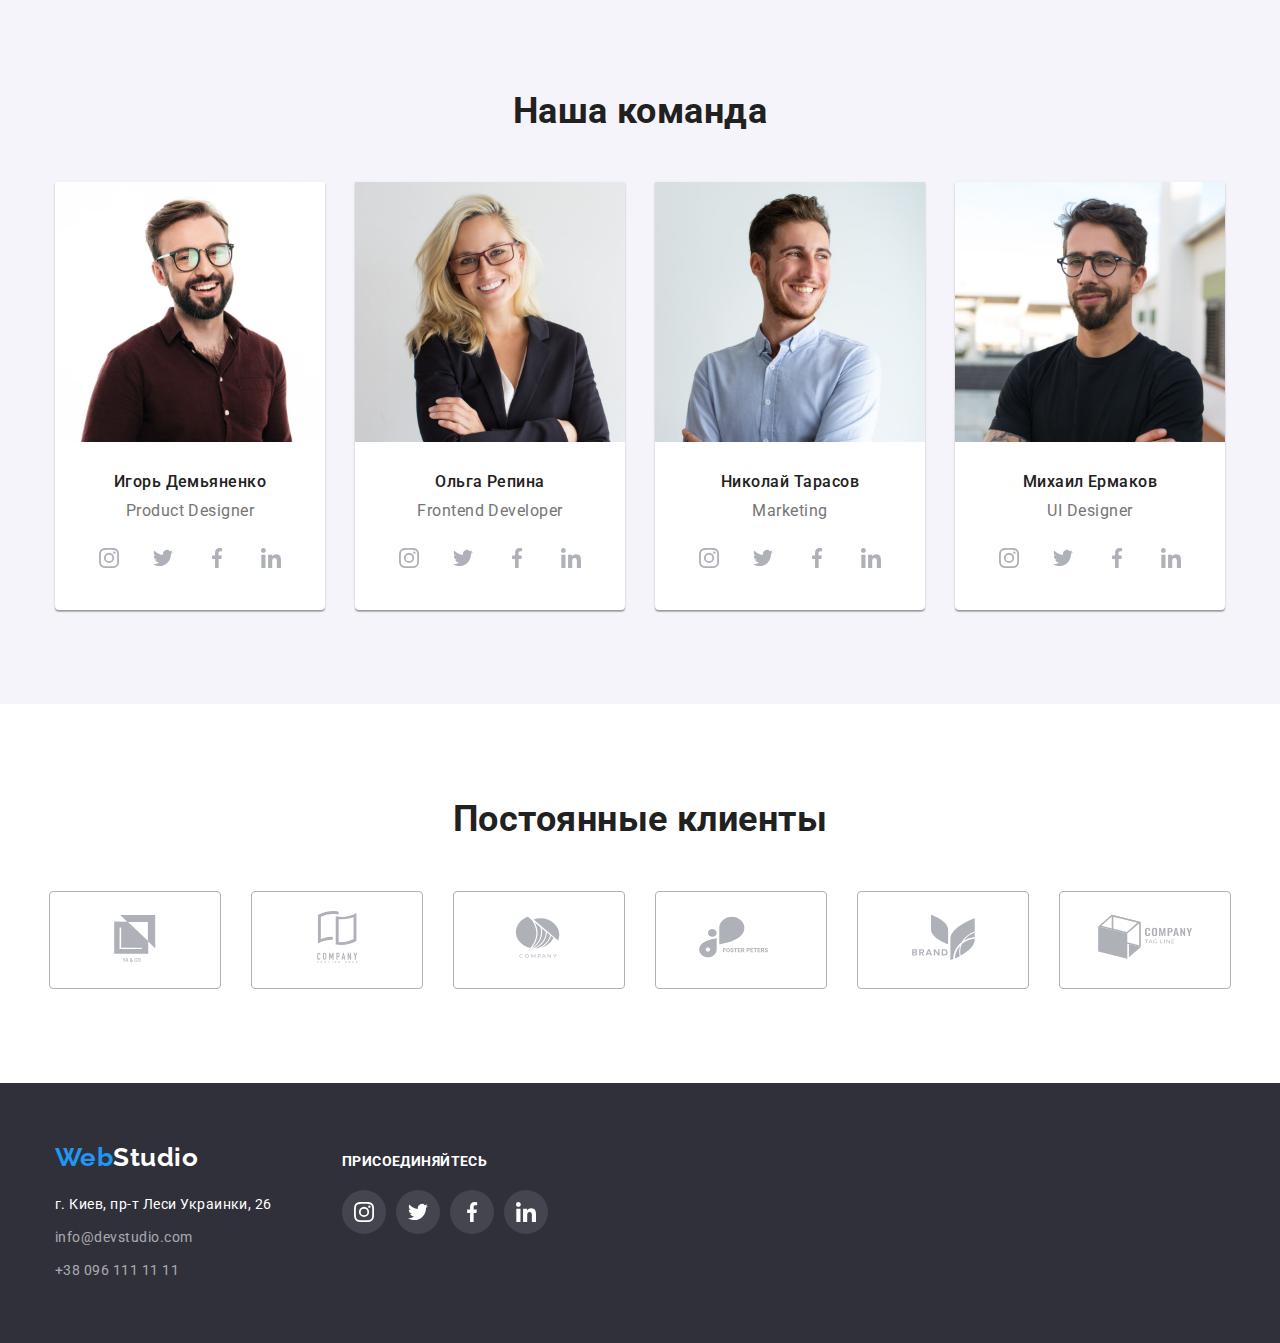
==== commit c1c035b4: "Доопрацювання" ====
--- a/index.html
+++ b/index.html
@@ -68,7 +68,7 @@
           <ul class="benefits list">
             <li class="benefits-item">
               <div class="benefits-icon">
-                <svg class="contacts-icon" width="66" height="70">
+                <svg class="icon" width="66" height="70">
                   <use href="./images/icons.svg#icon-antenna-1"></use>
                 </svg>
               </div>
@@ -80,7 +80,7 @@
             </li>
             <li class="benefits-item">
               <div class="benefits-icon">
-                <svg class="contacts-icon" width="66" height="70">
+                <svg class="icon" width="66" height="70">
                   <use href="./images/icons.svg#icon-clock-1"></use>
                 </svg>
               </div>
@@ -92,7 +92,7 @@
             </li>
             <li class="benefits-item">
               <div class="benefits-icon">
-                <svg class="contacts-icon" width="66" height="70">
+                <svg class="icon" width="66" height="70">
                   <use href="./images/icons.svg#icon-diagram-1"></use>
                 </svg>
               </div>
@@ -104,7 +104,7 @@
             </li>
             <li class="benefits-item">
               <div class="benefits-icon">
-                <svg class="contacts-icon" width="66" height="70">
+                <svg class="icon" width="66" height="70">
                   <use href="./images/icons.svg#icon-astronaut-1"></use>
                 </svg>
               </div>
--- a/css/styles.css
+++ b/css/styles.css
@@ -165,6 +165,9 @@
   padding-top: 200px;
   padding-bottom: 200px;
   align-items: center;
+  background-position: center;
+  background-size: cover;
+  margin: 0 auto;
 }
 
 .hero-title {
@@ -287,8 +290,8 @@
   padding-bottom: 30px;
 }
 .names-text p {
-  /* margin: 0; */
-  margin-bottom: 30px;
+  margin-top: 0;
+  margin-bottom: 16px;
 }
 
 .names .title {
@@ -346,6 +349,8 @@
 }
 .clients-link {
   cursor: pointer;
+  width: 100%;
+  height: 100%;
 }
 .clients-item:hover,
 .clients-item:hover {
@@ -404,15 +409,23 @@
 
   justify-content: center;
 }
+.buttons-item:hover,
+.buttons-item:focus {
+  box-shadow: 0px 3px 1px rgba(0, 0, 0, 0.1), 0px 1px 2px rgba(0, 0, 0, 0.08),
+    0px 2px 2px rgba(0, 0, 0, 0.12);
+}
 
 .buttons .buttons-item + .buttons-item {
   margin-left: 8px;
 }
 .portfolio a {
+  display: block;
   text-decoration: none;
-}
-.team-portfolio .item:hover,
-.team-portfolio .item:focus {
+  width: 100%;
+  height: 100%;
+}
+.team-portfolio-link:hover,
+.team-portfolio-link:focus {
   box-shadow: 0px 1px 1px rgba(0, 0, 0, 0.12), 0px 4px 4px rgba(0, 0, 0, 0.06),
     1px 4px 6px rgba(0, 0, 0, 0.16);
 }
@@ -458,6 +471,7 @@
 .footer-conteiner {
   display: flex;
   justify-content: flex-start;
+  align-items: baseline;
 }
 .footer .logo {
   margin-bottom: 20px;
@@ -493,7 +507,6 @@
 }
 .welcome {
   margin-left: 70px;
-  padding-top: 12px;
 }
 .welcome-text {
   margin: 0;
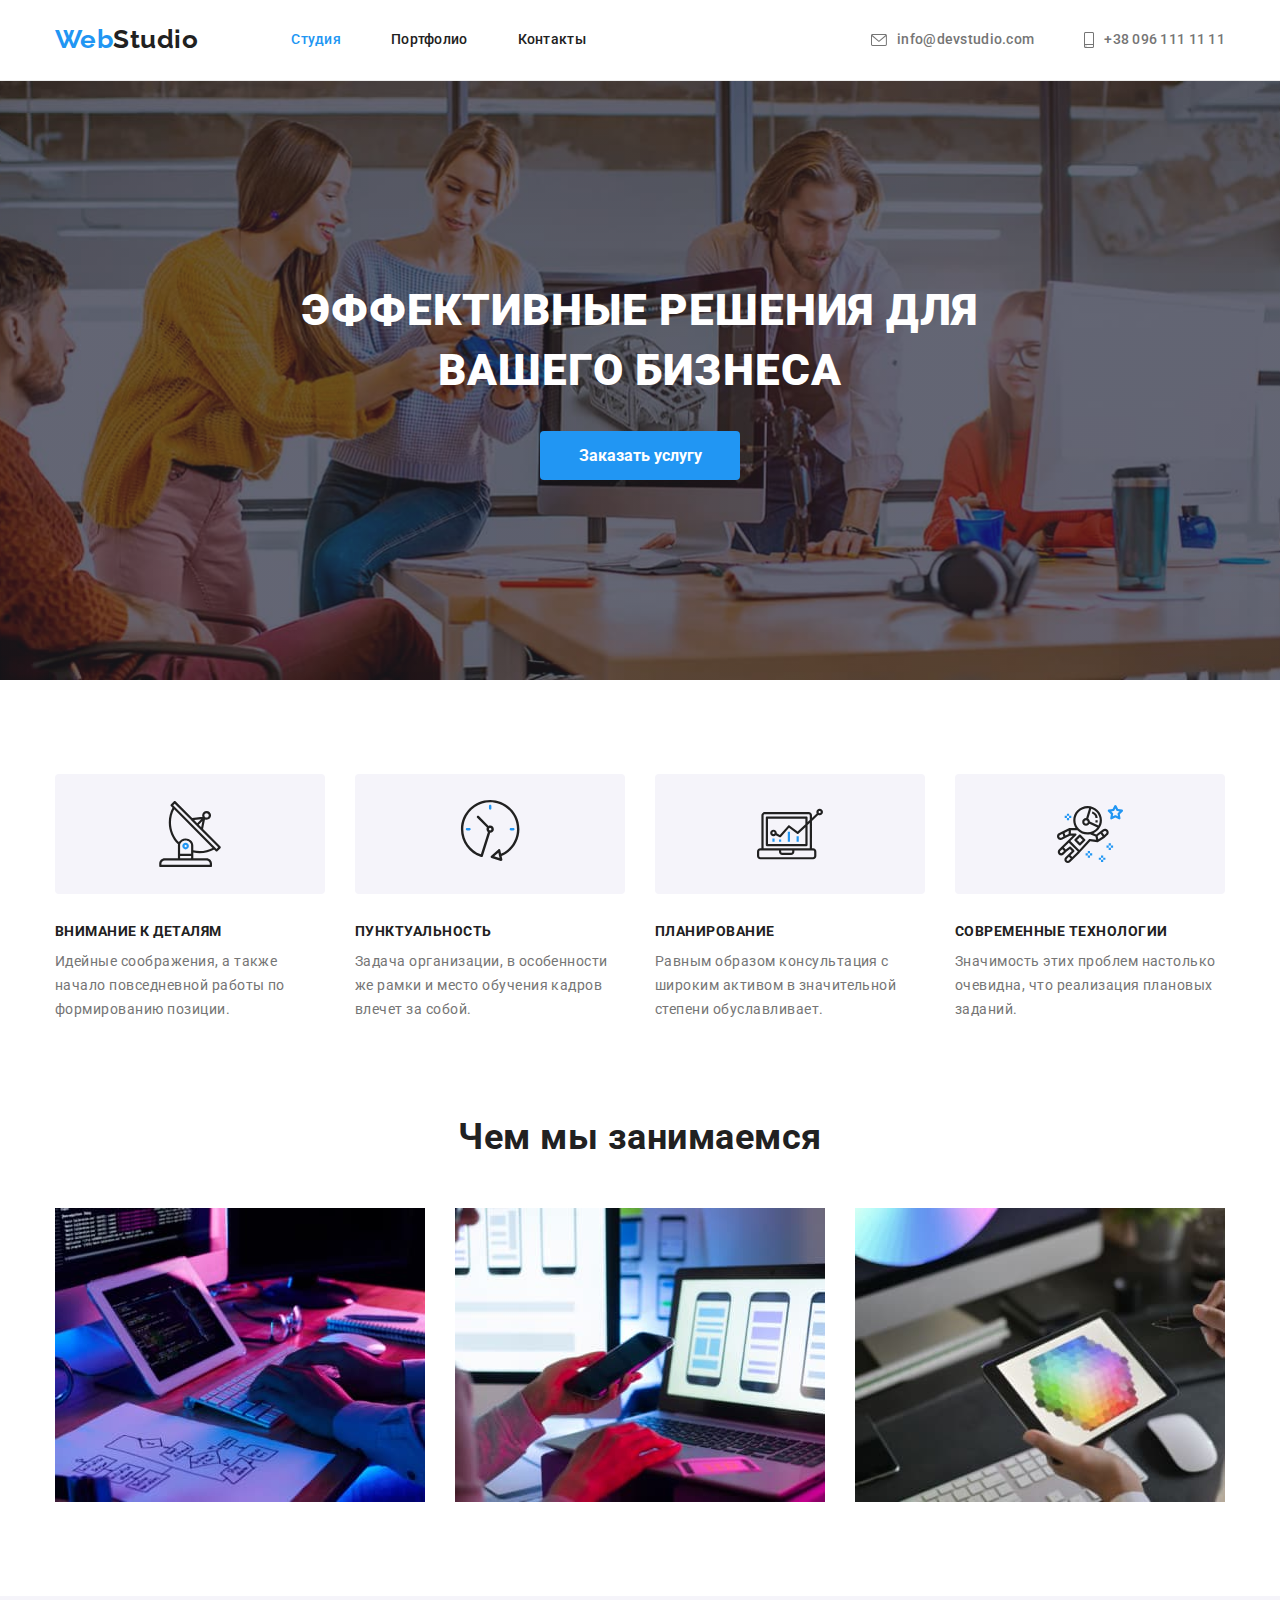
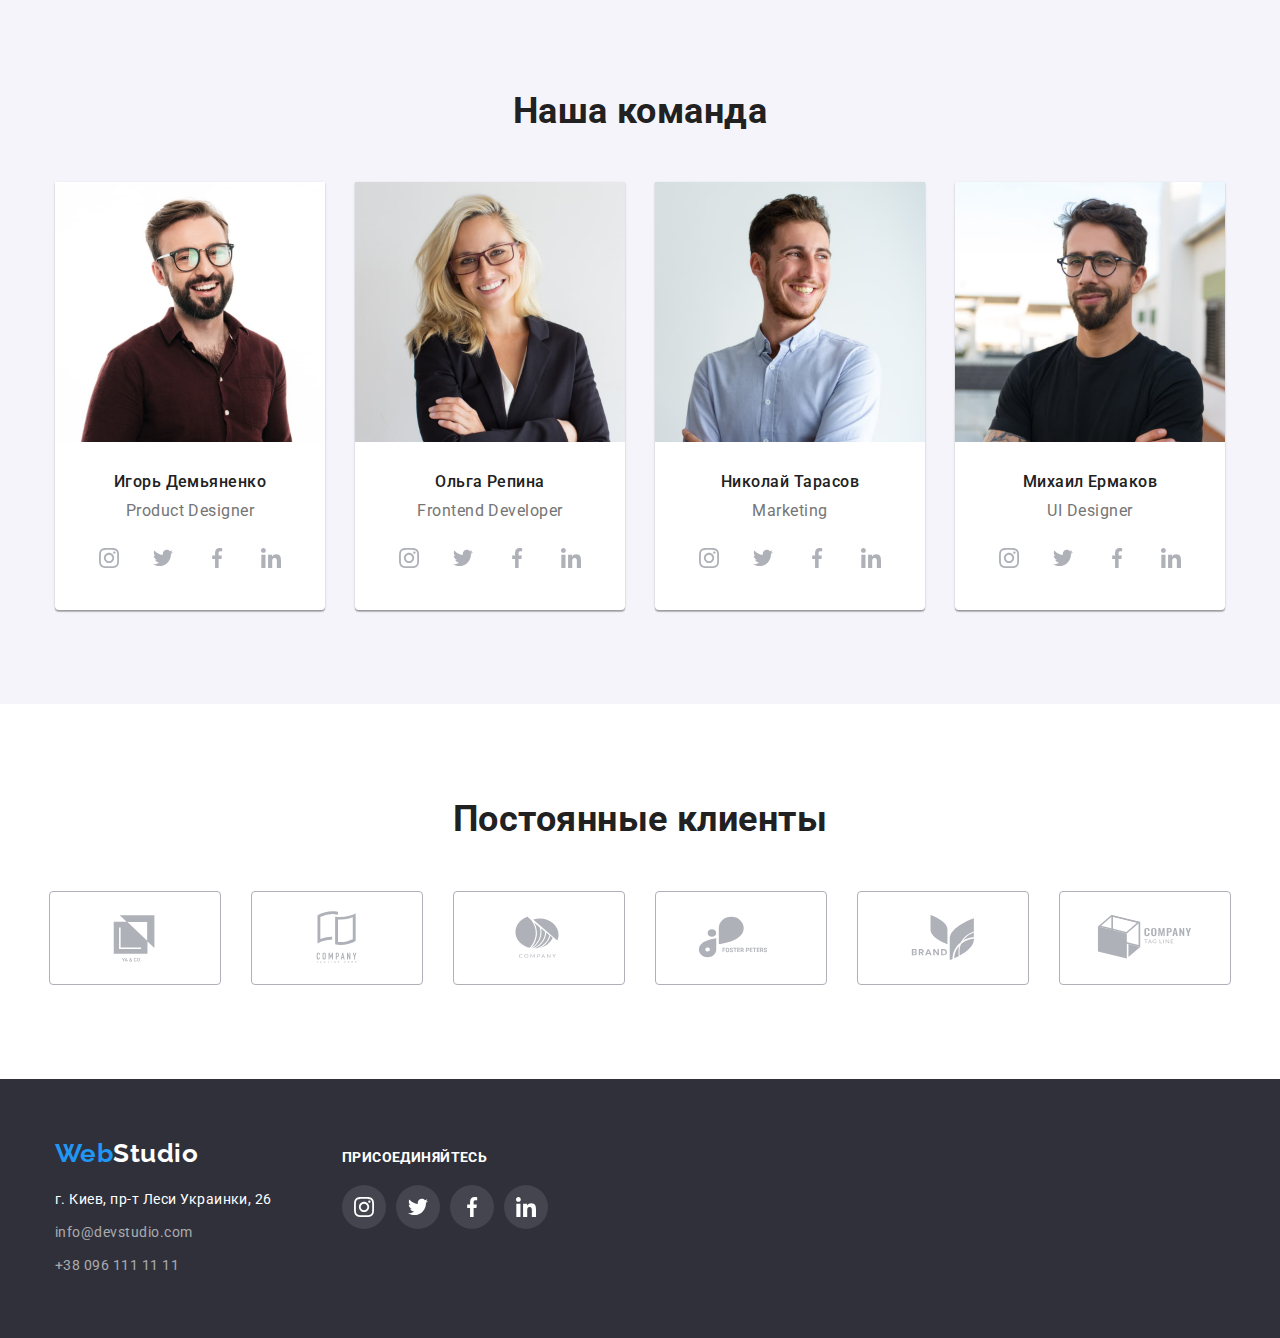
==== commit 80eb7ced: "Доопрацювання" ====
--- a/index.html
+++ b/index.html
@@ -330,43 +330,43 @@
           <ul class="clients-list list">
             <li class="clients-item">
               <a href="" class="clients-link">
-                <svg class="clients-icon" width="170" height="92">
-                  <use href="./images/icons.svg#icon-Client-1"></use>
-                </svg>
-              </a>
-            </li>
-            <li class="clients-item">
-              <a href="" class="clients-link">
-                <svg class="clients-icon" width="170" height="92">
-                  <use href="./images/icons.svg#icon-Client-2"></use>
-                </svg>
-              </a>
-            </li>
-            <li class="clients-item">
-              <a href="" class="clients-link">
-                <svg class="clients-icon" width="170" height="92">
-                  <use href="./images/icons.svg#icon-Client-3"></use>
-                </svg>
-              </a>
-            </li>
-            <li class="clients-item">
-              <a href="" class="clients-link">
-                <svg class="clients-icon" width="170" height="92">
-                  <use href="./images/icons.svg#icon-Client-4"></use>
-                </svg>
-              </a>
-            </li>
-            <li class="clients-item">
-              <a href="" class="clients-link">
-                <svg class="clients-icon" width="170" height="92">
-                  <use href="./images/icons.svg#icon-Client-5"></use>
-                </svg>
-              </a>
-            </li>
-            <li class="clients-item">
-              <a href="" class="clients-link">
-                <svg class="clients-icon" width="170" height="92">
-                  <use href="./images/icons.svg#icon-Client-6"></use>
+                <svg class="clients-icon" width="106" height="60">
+                  <use href="./images/icons.svg#icon-Logo"></use>
+                </svg>
+              </a>
+            </li>
+            <li class="clients-item">
+              <a href="" class="clients-link">
+                <svg class="clients-icon" width="106" height="60">
+                  <use href="./images/icons.svg#icon-Logo-1"></use>
+                </svg>
+              </a>
+            </li>
+            <li class="clients-item">
+              <a href="" class="clients-link">
+                <svg class="clients-icon" width="106" height="60">
+                  <use href="./images/icons.svg#icon-Logo-2"></use>
+                </svg>
+              </a>
+            </li>
+            <li class="clients-item">
+              <a href="" class="clients-link">
+                <svg class="clients-icon" width="106" height="60">
+                  <use href="./images/icons.svg#icon-Logo-3"></use>
+                </svg>
+              </a>
+            </li>
+            <li class="clients-item">
+              <a href="" class="clients-link">
+                <svg class="clients-icon" width="106" height="60">
+                  <use href="./images/icons.svg#icon-Logo-4"></use>
+                </svg>
+              </a>
+            </li>
+            <li class="clients-item">
+              <a href="" class="clients-link">
+                <svg class="clients-icon" width="106" height="60">
+                  <use href="./images/icons.svg#icon-Logo-5"></use>
                 </svg>
               </a>
             </li>
--- a/css/styles.css
+++ b/css/styles.css
@@ -348,12 +348,15 @@
   margin-left: 30px;
 }
 .clients-link {
+  display: flex;
+  align-items: center;
+  justify-content: center;
   cursor: pointer;
-  width: 100%;
-  height: 100%;
-}
-.clients-item:hover,
-.clients-item:hover {
+  width: 170px;
+  height: 92px;
+}
+.clients-link:hover,
+.clients-link:hover {
   border: 1px solid var(--accent-text-color);
 }
 .clients-link:hover .clients-icon,
@@ -470,7 +473,7 @@
 }
 .footer-conteiner {
   display: flex;
-  justify-content: flex-start;
+
   align-items: baseline;
 }
 .footer .logo {
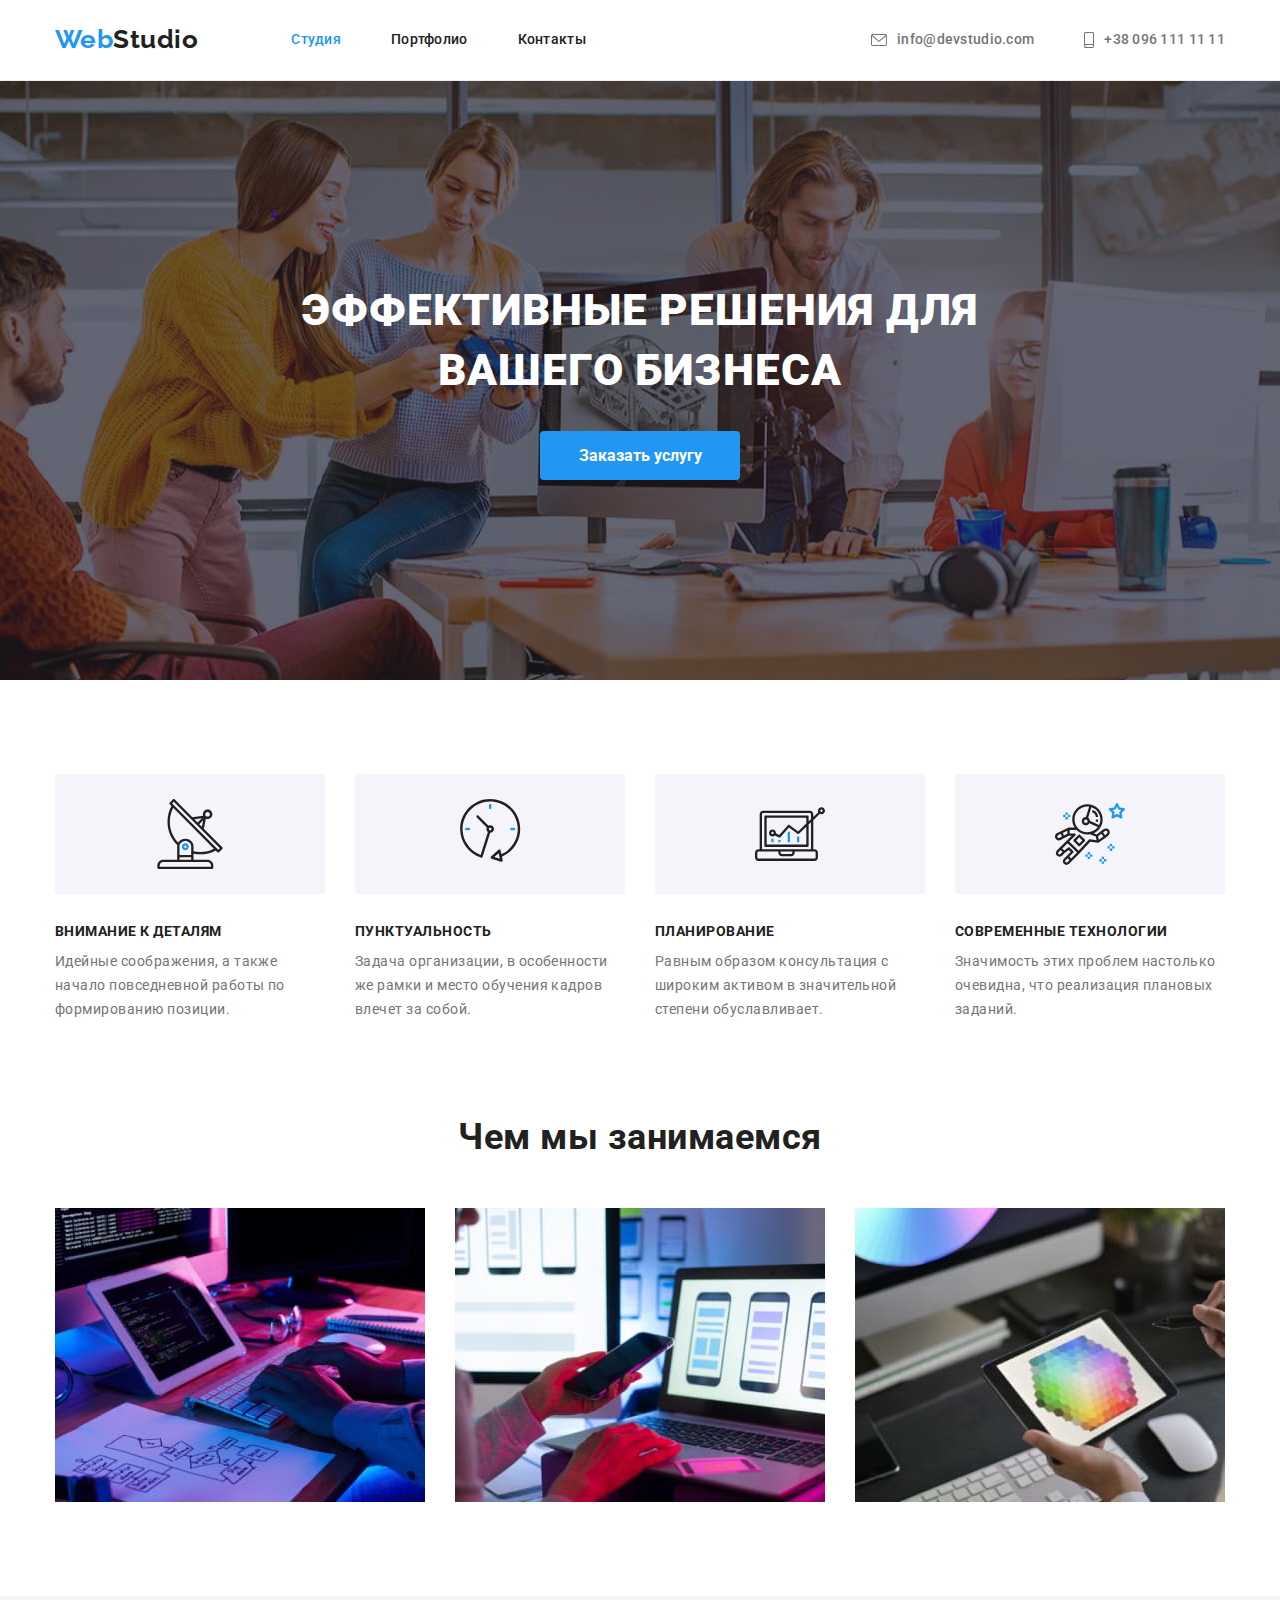
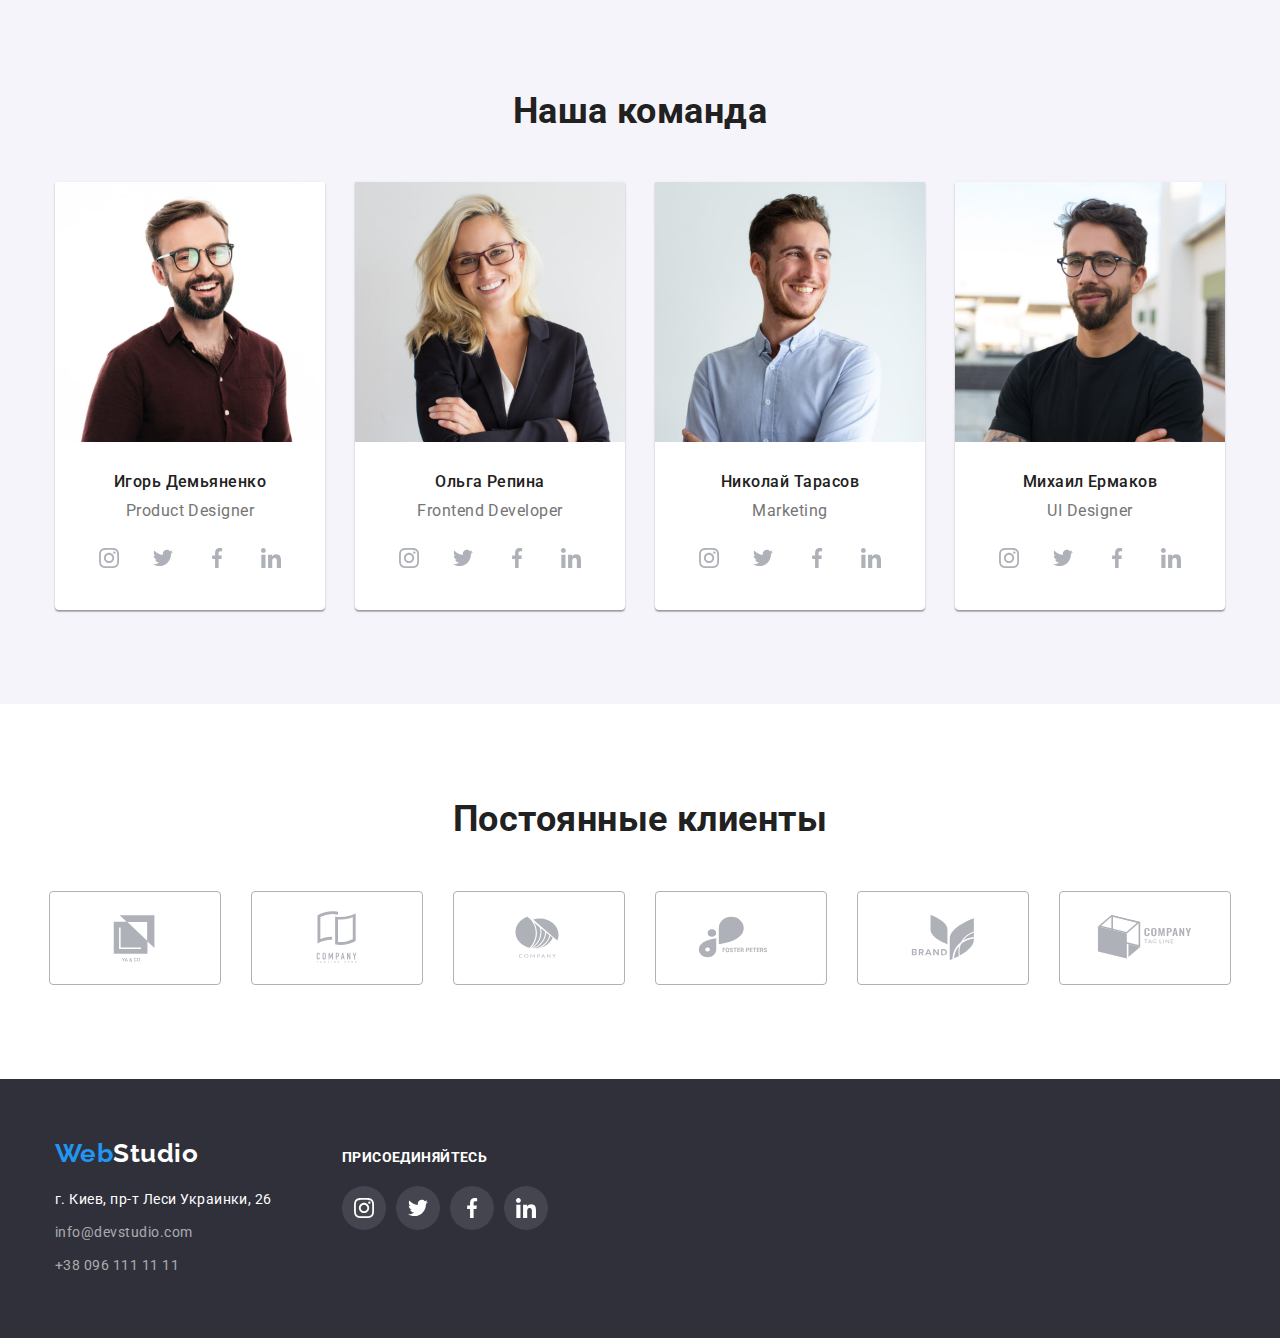
==== commit 51dfe02b: "Доопрацювання" ====
--- a/index.html
+++ b/index.html
@@ -68,7 +68,7 @@
           <ul class="benefits list">
             <li class="benefits-item">
               <div class="benefits-icon">
-                <svg class="icon" width="66" height="70">
+                <svg class="icon" width="70" height="70">
                   <use href="./images/icons.svg#icon-antenna-1"></use>
                 </svg>
               </div>
@@ -80,7 +80,7 @@
             </li>
             <li class="benefits-item">
               <div class="benefits-icon">
-                <svg class="icon" width="66" height="70">
+                <svg class="icon" width="70" height="70">
                   <use href="./images/icons.svg#icon-clock-1"></use>
                 </svg>
               </div>
@@ -92,7 +92,7 @@
             </li>
             <li class="benefits-item">
               <div class="benefits-icon">
-                <svg class="icon" width="66" height="70">
+                <svg class="icon" width="70" height="70">
                   <use href="./images/icons.svg#icon-diagram-1"></use>
                 </svg>
               </div>
@@ -104,7 +104,7 @@
             </li>
             <li class="benefits-item">
               <div class="benefits-icon">
-                <svg class="icon" width="66" height="70">
+                <svg class="icon" width="70" height="70">
                   <use href="./images/icons.svg#icon-astronaut-1"></use>
                 </svg>
               </div>
--- a/css/styles.css
+++ b/css/styles.css
@@ -114,6 +114,8 @@
   line-height: 1.14;
   letter-spacing: 0.02em;
   text-decoration: none;
+  padding-top: 32px;
+  padding-bottom: 32px;
 }
 .contacts a:hover,
 .contacts a:focus {
@@ -149,7 +151,8 @@
 /*hero*/
 
 .hero {
-  background-size: cover;
+  max-width: 1600px;
+  margin: 0 auto;
   background-color: var(--background-secondary-color);
   background-image: linear-gradient(
       rgba(47, 48, 58, 0.4),
@@ -158,16 +161,12 @@
     url(../images/hero.jpg);
   background-repeat: no-repeat;
   background-position: center;
-  max-width: 1600рх;
+
   letter-spacing: 0.06em;
   text-align: center;
 
   padding-top: 200px;
   padding-bottom: 200px;
-  align-items: center;
-  background-position: center;
-  background-size: cover;
-  margin: 0 auto;
 }
 
 .hero-title {
@@ -356,7 +355,7 @@
   height: 92px;
 }
 .clients-link:hover,
-.clients-link:hover {
+.clients-link:focus {
   border: 1px solid var(--accent-text-color);
 }
 .clients-link:hover .clients-icon,
@@ -409,11 +408,11 @@
 }
 .portfolio .buttons {
   display: flex;
-
-  justify-content: center;
-}
-.buttons-item:hover,
-.buttons-item:focus {
+  justify-content: center;
+}
+
+.portfolio-button:hover,
+.portfolio-button:focus {
   box-shadow: 0px 3px 1px rgba(0, 0, 0, 0.1), 0px 1px 2px rgba(0, 0, 0, 0.08),
     0px 2px 2px rgba(0, 0, 0, 0.12);
 }
